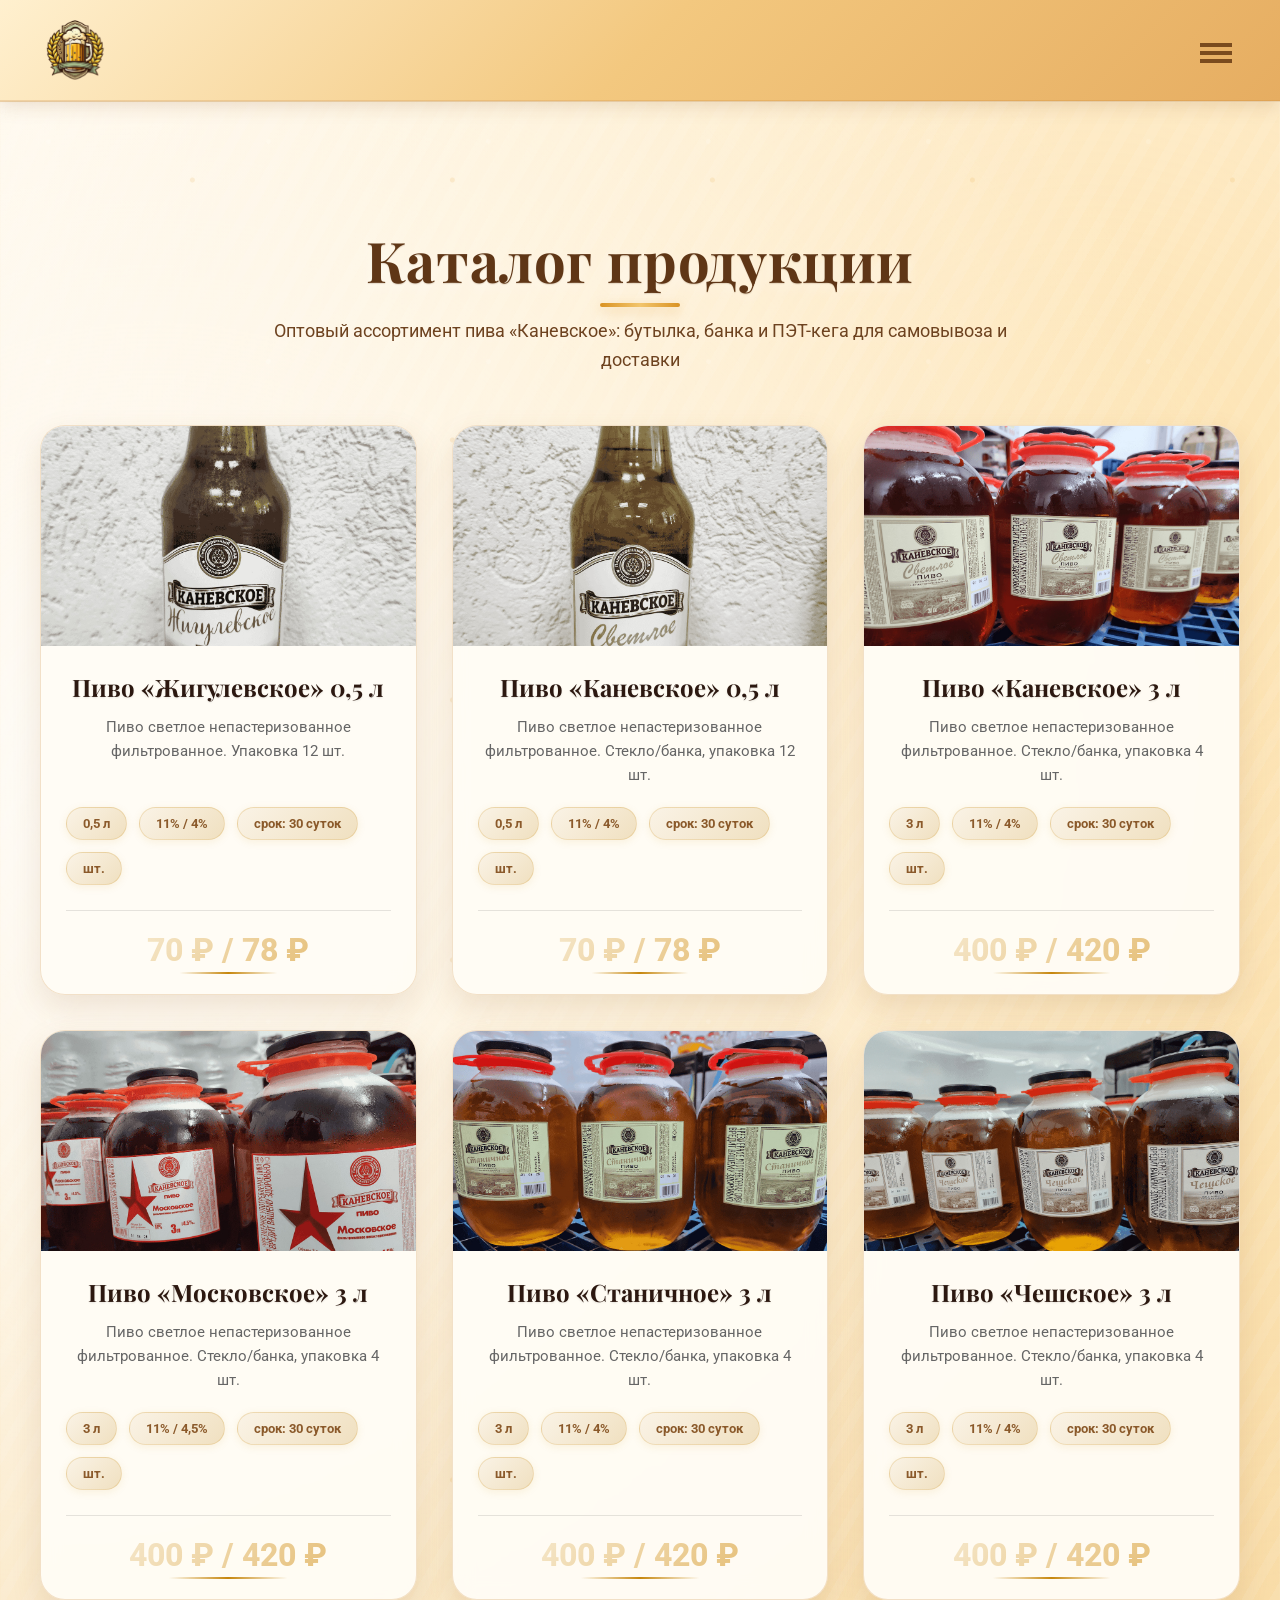
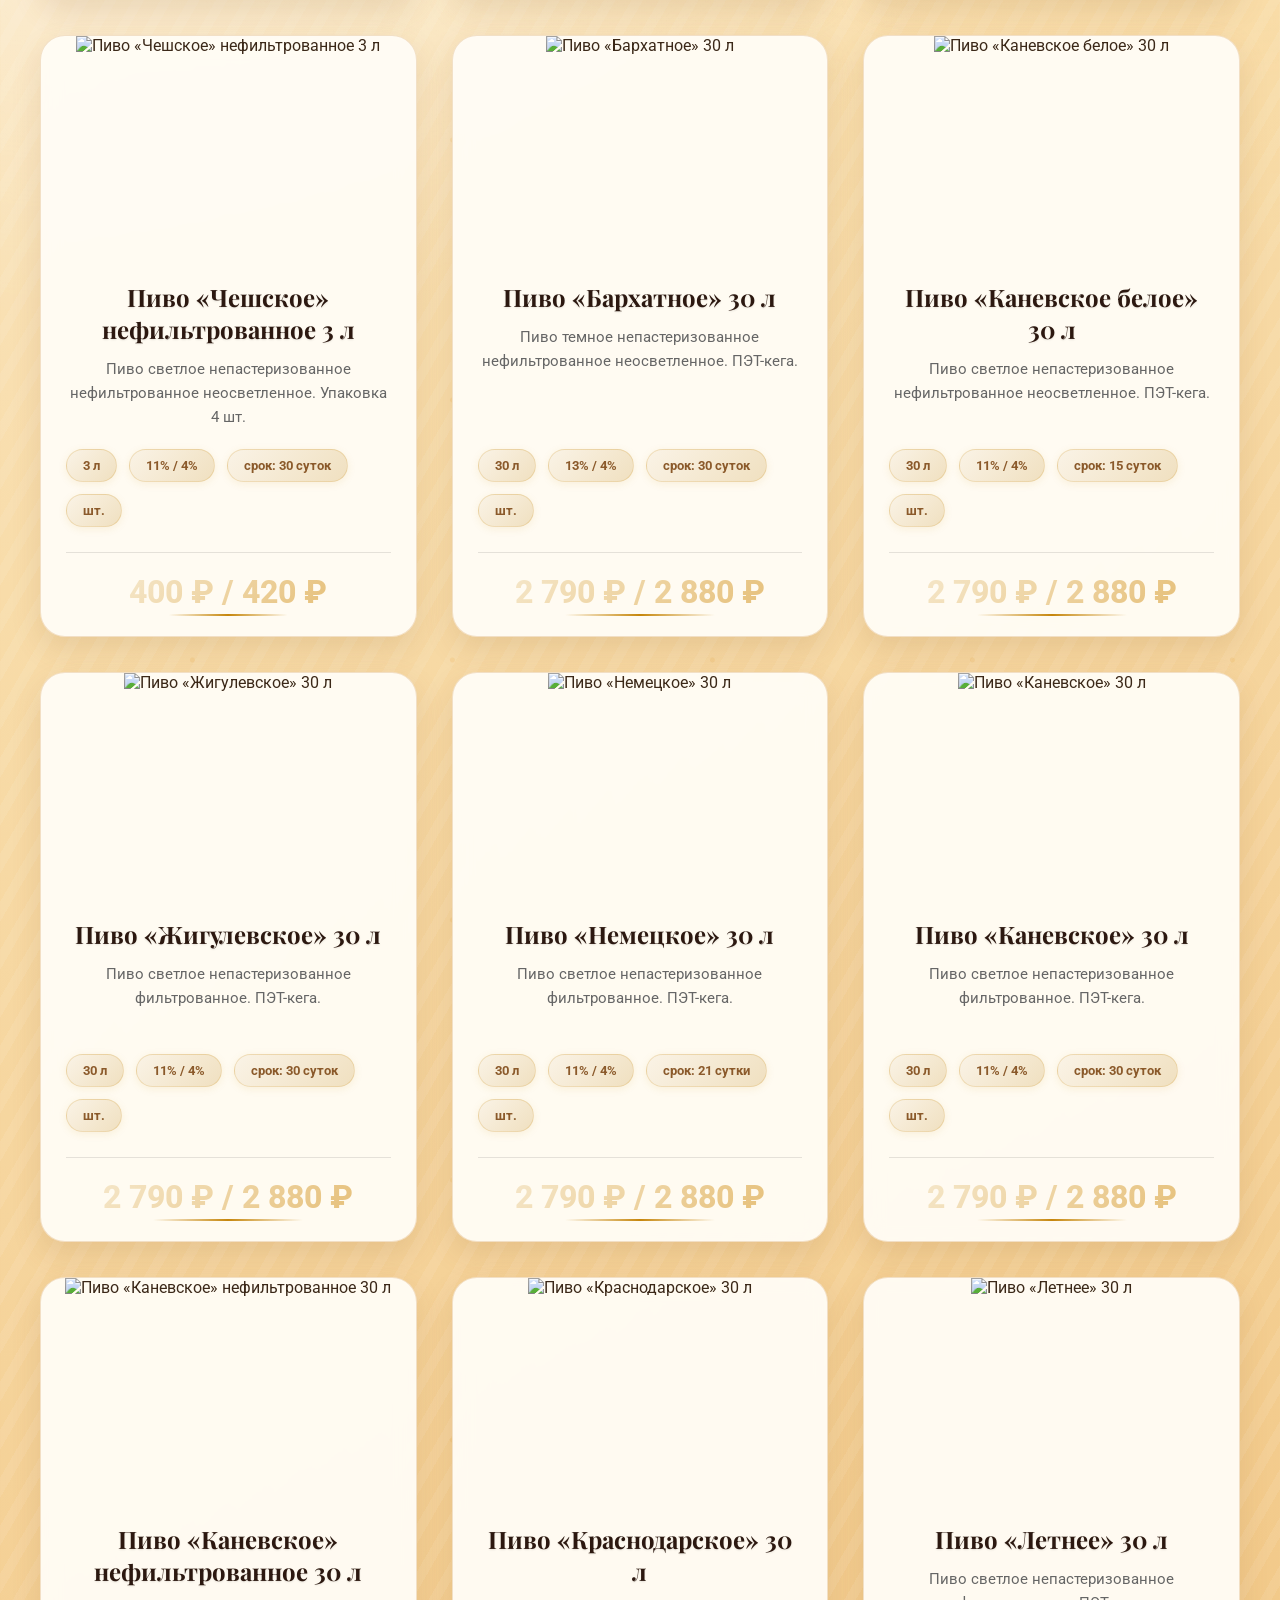
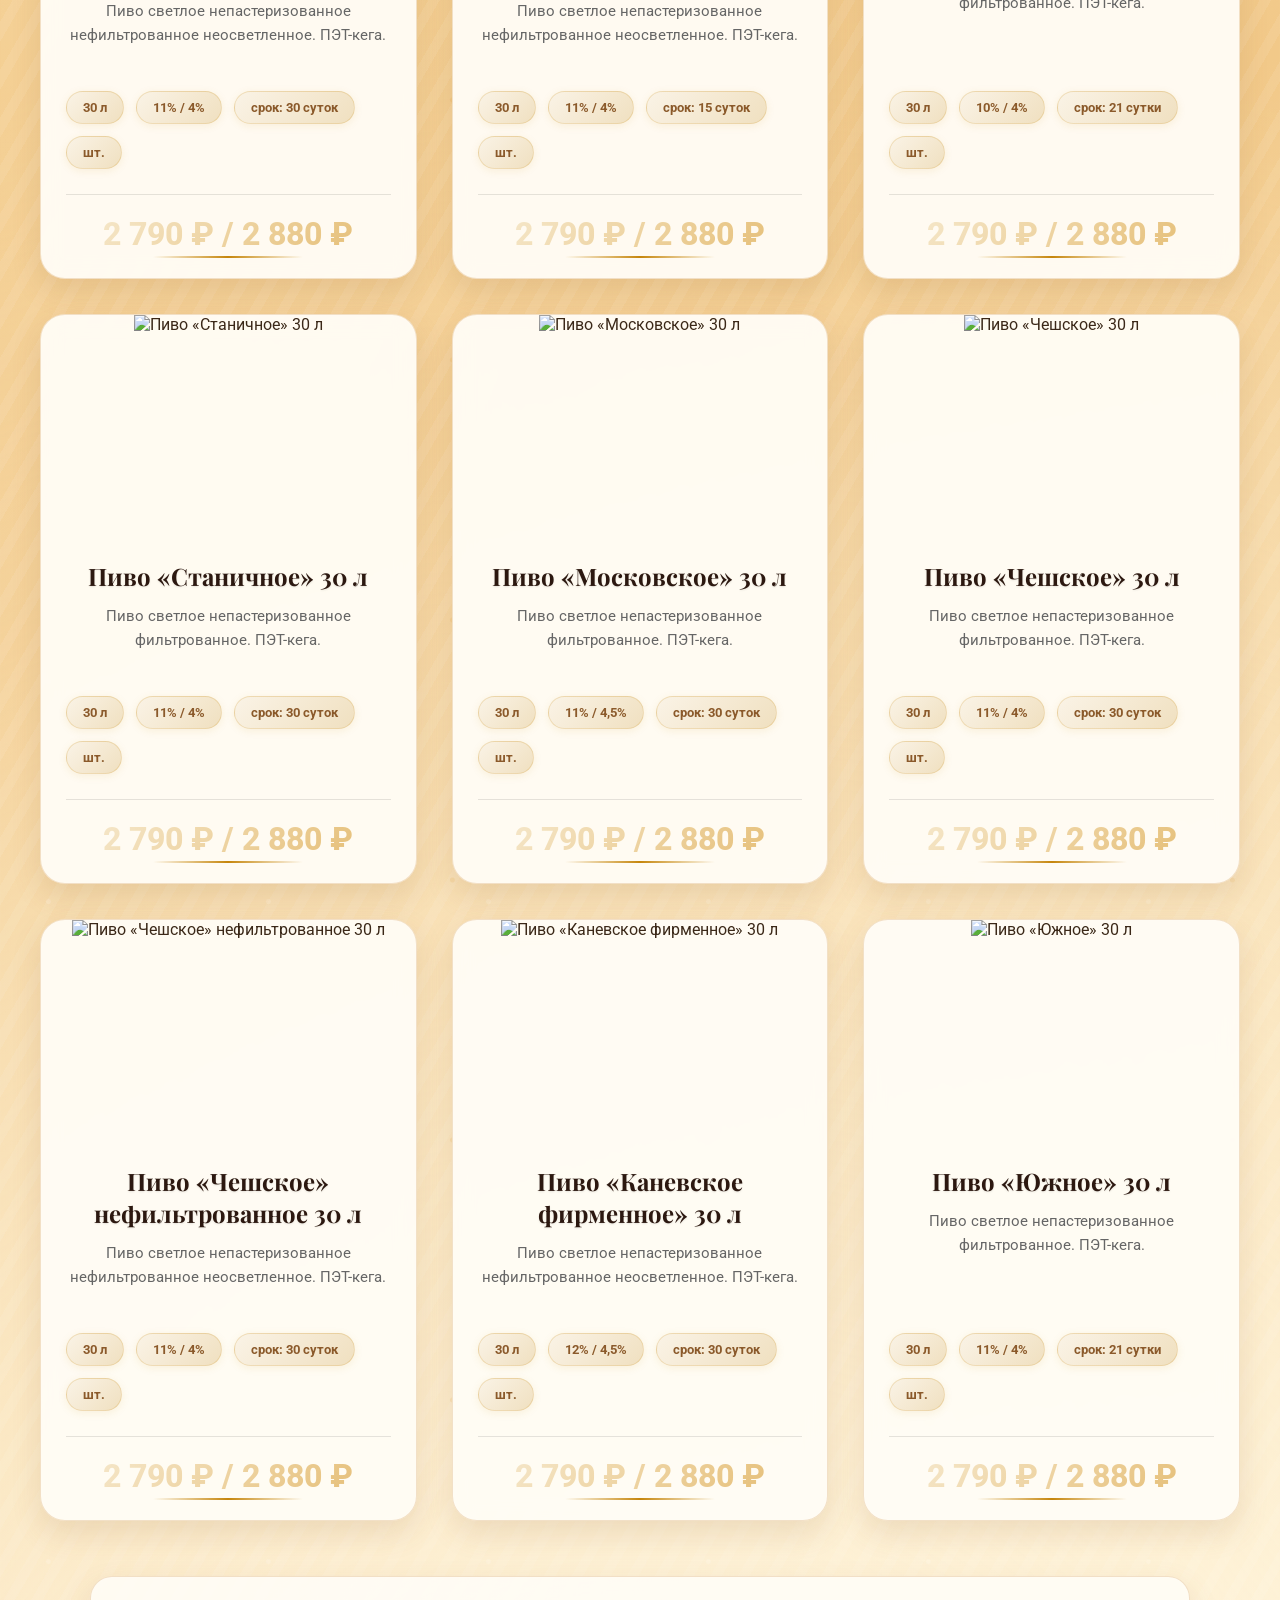
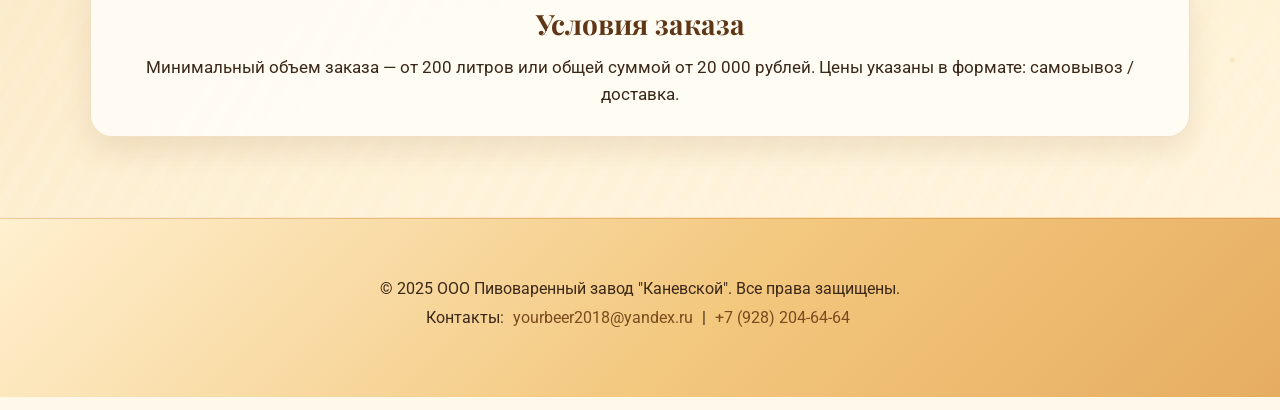
==== katalog/index.html @ 56018f60 "Add files via upload" ====
<!DOCTYPE html>
<html lang="ru">
<head>
    <meta charset="UTF-8">
    <meta name="viewport" content="width=device-width, initial-scale=1.0">
    <title>ООО Пивоваренный завод "Каневской"</title>
    <link href="https://fonts.googleapis.com/css2?family=Playfair+Display:wght@400;700&family=Roboto:wght@300;400;700&display=swap" rel="stylesheet">
    <link rel="stylesheet" href="css/styles.css">
</head>
<body>
    <!-- Header -->
    <header>
        <nav>
            <div class="logo">
                <a href="../index.html">
                    <img src="images/logo.png" alt="Каневской" loading="lazy">
                </a>
            </div>
            <a href="../index.html" class="header-center">
                <div class="company-name">
                    <h1>Каневской</h1>
                    <p>Пиво Кубани с 2005 года</p>
                </div>
            </a>
            <div class="nav-links">
                <a href="../index.html">Главная</a>
                <a href="#catalog">Каталог</a>
                <a href="../onas/index.html">О нас</a>
                <a href="#contacts">Контакты</a>
            </div>
            <div class="mobile-menu-toggle">
                <span></span>
                <span></span>
                <span></span>
            </div>
        </nav>
        <div class="mobile-menu-overlay"></div>
        <div class="mobile-menu">
            <div class="menu-close-btn">
                <span></span>
                <span></span>
            </div>
            <div class="menu-header">
                <h3>Навигация</h3>
            </div>
            <a href="../index.html">Главная</a>
            <a href="../novosti/index.html">Новости</a>
            <a href="index.html">Продукты</a>
            <a href="../onas/index.html">О нас</a>
            <a href="../kontakt/index.html">Контакты</a>
            <a href="../serf/index.html">Сертификаты</a>
        </div>
    </header>



    <!-- Catalog Section -->
    <section class="catalog" id="catalog">
        <h2>Каталог продукции</h2>
        <p class="catalog-subtitle">Оптовый ассортимент пива «Каневское»: бутылка, банка и ПЭТ-кега для самовывоза и доставки</p>
        


        <!-- Products Grid -->
        <div class="products-catalog">
            
            <div class="product-item">
                <div class="product-image">
                    <img src="images/Zhigulevskoe mini.jpg" alt="Пиво «Жигулевское» 0,5 л" loading="lazy">
                </div>
                <div class="product-info">
                    <h3>Пиво «Жигулевское» 0,5 л</h3>
                    <p class="product-description">Пиво светлое непастеризованное фильтрованное. Упаковка 12 шт.</p>
                    <div class="product-details">
                        <span class="volume">0,5 л</span>
                        <span class="fat">11% / 4%</span>
                        <span class="volume">срок: 30 суток</span>
                        <span class="fat">шт.</span>
                    </div>
                    <div class="product-price">
                        <span class="price">70 ₽ / 78 ₽</span>
                    </div>
                </div>
            </div>

            <div class="product-item">
                <div class="product-image">
                    <img src="images/Kanevskoe mini.jpg" alt="Пиво «Каневское» 0,5 л" loading="lazy">
                </div>
                <div class="product-info">
                    <h3>Пиво «Каневское» 0,5 л</h3>
                    <p class="product-description">Пиво светлое непастеризованное фильтрованное. Стекло/банка, упаковка 12 шт.</p>
                    <div class="product-details">
                        <span class="volume">0,5 л</span>
                        <span class="fat">11% / 4%</span>
                        <span class="volume">срок: 30 суток</span>
                        <span class="fat">шт.</span>
                    </div>
                    <div class="product-price">
                        <span class="price">70 ₽ / 78 ₽</span>
                    </div>
                </div>
            </div>

            <div class="product-item">
                <div class="product-image">
                    <img src="images/Kanevskoe.jpg" alt="Пиво «Каневское» 3 л" loading="lazy">
                </div>
                <div class="product-info">
                    <h3>Пиво «Каневское» 3 л</h3>
                    <p class="product-description">Пиво светлое непастеризованное фильтрованное. Стекло/банка, упаковка 4 шт.</p>
                    <div class="product-details">
                        <span class="volume">3 л</span>
                        <span class="fat">11% / 4%</span>
                        <span class="volume">срок: 30 суток</span>
                        <span class="fat">шт.</span>
                    </div>
                    <div class="product-price">
                        <span class="price">400 ₽ / 420 ₽</span>
                    </div>
                </div>
            </div>

            <div class="product-item">
                <div class="product-image">
                    <img src="images/Moscow.jpg" alt="Пиво «Московское» 3 л" loading="lazy">
                </div>
                <div class="product-info">
                    <h3>Пиво «Московское» 3 л</h3>
                    <p class="product-description">Пиво светлое непастеризованное фильтрованное. Стекло/банка, упаковка 4 шт.</p>
                    <div class="product-details">
                        <span class="volume">3 л</span>
                        <span class="fat">11% / 4,5%</span>
                        <span class="volume">срок: 30 суток</span>
                        <span class="fat">шт.</span>
                    </div>
                    <div class="product-price">
                        <span class="price">400 ₽ / 420 ₽</span>
                    </div>
                </div>
            </div>

            <div class="product-item">
                <div class="product-image">
                    <img src="images/Stanichnoe.jpg" alt="Пиво «Станичное» 3 л" loading="lazy">
                </div>
                <div class="product-info">
                    <h3>Пиво «Станичное» 3 л</h3>
                    <p class="product-description">Пиво светлое непастеризованное фильтрованное. Стекло/банка, упаковка 4 шт.</p>
                    <div class="product-details">
                        <span class="volume">3 л</span>
                        <span class="fat">11% / 4%</span>
                        <span class="volume">срок: 30 суток</span>
                        <span class="fat">шт.</span>
                    </div>
                    <div class="product-price">
                        <span class="price">400 ₽ / 420 ₽</span>
                    </div>
                </div>
            </div>

            <div class="product-item">
                <div class="product-image">
                    <img src="images/Czech.jpg" alt="Пиво «Чешское» 3 л" loading="lazy">
                </div>
                <div class="product-info">
                    <h3>Пиво «Чешское» 3 л</h3>
                    <p class="product-description">Пиво светлое непастеризованное фильтрованное. Стекло/банка, упаковка 4 шт.</p>
                    <div class="product-details">
                        <span class="volume">3 л</span>
                        <span class="fat">11% / 4%</span>
                        <span class="volume">срок: 30 суток</span>
                        <span class="fat">шт.</span>
                    </div>
                    <div class="product-price">
                        <span class="price">400 ₽ / 420 ₽</span>
                    </div>
                </div>
            </div>

            <div class="product-item">
                <div class="product-image">
                    <img src="images/Czech Unfiltered.jpg" alt="Пиво «Чешское» нефильтрованное 3 л" loading="lazy">
                </div>
                <div class="product-info">
                    <h3>Пиво «Чешское» нефильтрованное 3 л</h3>
                    <p class="product-description">Пиво светлое непастеризованное нефильтрованное неосветленное. Упаковка 4 шт.</p>
                    <div class="product-details">
                        <span class="volume">3 л</span>
                        <span class="fat">11% / 4%</span>
                        <span class="volume">срок: 30 суток</span>
                        <span class="fat">шт.</span>
                    </div>
                    <div class="product-price">
                        <span class="price">400 ₽ / 420 ₽</span>
                    </div>
                </div>
            </div>

            <div class="product-item">
                <div class="product-image">
                    <img src="images/Velvety Big.jpg" alt="Пиво «Бархатное» 30 л" loading="lazy">
                </div>
                <div class="product-info">
                    <h3>Пиво «Бархатное» 30 л</h3>
                    <p class="product-description">Пиво темное непастеризованное нефильтрованное неосветленное. ПЭТ-кега.</p>
                    <div class="product-details">
                        <span class="volume">30 л</span>
                        <span class="fat">13% / 4%</span>
                        <span class="volume">срок: 30 суток</span>
                        <span class="fat">шт.</span>
                    </div>
                    <div class="product-price">
                        <span class="price">2 790 ₽ / 2 880 ₽</span>
                    </div>
                </div>
            </div>

            <div class="product-item">
                <div class="product-image">
                    <img src="images/Kanevskoe white Big.jpg" alt="Пиво «Каневское белое» 30 л" loading="lazy">
                </div>
                <div class="product-info">
                    <h3>Пиво «Каневское белое» 30 л</h3>
                    <p class="product-description">Пиво светлое непастеризованное нефильтрованное неосветленное. ПЭТ-кега.</p>
                    <div class="product-details">
                        <span class="volume">30 л</span>
                        <span class="fat">11% / 4%</span>
                        <span class="volume">срок: 15 суток</span>
                        <span class="fat">шт.</span>
                    </div>
                    <div class="product-price">
                        <span class="price">2 790 ₽ / 2 880 ₽</span>
                    </div>
                </div>
            </div>

            <div class="product-item">
                <div class="product-image">
                    <img src="images/Zhigulevskoe Big.jpg" alt="Пиво «Жигулевское» 30 л" loading="lazy">
                </div>
                <div class="product-info">
                    <h3>Пиво «Жигулевское» 30 л</h3>
                    <p class="product-description">Пиво светлое непастеризованное фильтрованное. ПЭТ-кега.</p>
                    <div class="product-details">
                        <span class="volume">30 л</span>
                        <span class="fat">11% / 4%</span>
                        <span class="volume">срок: 30 суток</span>
                        <span class="fat">шт.</span>
                    </div>
                    <div class="product-price">
                        <span class="price">2 790 ₽ / 2 880 ₽</span>
                    </div>
                </div>
            </div>

            <div class="product-item">
                <div class="product-image">
                    <img src="images/German Big.jpg" alt="Пиво «Немецкое» 30 л" loading="lazy">
                </div>
                <div class="product-info">
                    <h3>Пиво «Немецкое» 30 л</h3>
                    <p class="product-description">Пиво светлое непастеризованное фильтрованное. ПЭТ-кега.</p>
                    <div class="product-details">
                        <span class="volume">30 л</span>
                        <span class="fat">11% / 4%</span>
                        <span class="volume">срок: 21 сутки</span>
                        <span class="fat">шт.</span>
                    </div>
                    <div class="product-price">
                        <span class="price">2 790 ₽ / 2 880 ₽</span>
                    </div>
                </div>
            </div>

            <div class="product-item">
                <div class="product-image">
                    <img src="images/Kanevskoe Big.jpg" alt="Пиво «Каневское» 30 л" loading="lazy">
                </div>
                <div class="product-info">
                    <h3>Пиво «Каневское» 30 л</h3>
                    <p class="product-description">Пиво светлое непастеризованное фильтрованное. ПЭТ-кега.</p>
                    <div class="product-details">
                        <span class="volume">30 л</span>
                        <span class="fat">11% / 4%</span>
                        <span class="volume">срок: 30 суток</span>
                        <span class="fat">шт.</span>
                    </div>
                    <div class="product-price">
                        <span class="price">2 790 ₽ / 2 880 ₽</span>
                    </div>
                </div>
            </div>

            <div class="product-item">
                <div class="product-image">
                    <img src="images/Kanevskoe Unfiltered Big.jpg" alt="Пиво «Каневское» нефильтрованное 30 л" loading="lazy">
                </div>
                <div class="product-info">
                    <h3>Пиво «Каневское» нефильтрованное 30 л</h3>
                    <p class="product-description">Пиво светлое непастеризованное нефильтрованное неосветленное. ПЭТ-кега.</p>
                    <div class="product-details">
                        <span class="volume">30 л</span>
                        <span class="fat">11% / 4%</span>
                        <span class="volume">срок: 30 суток</span>
                        <span class="fat">шт.</span>
                    </div>
                    <div class="product-price">
                        <span class="price">2 790 ₽ / 2 880 ₽</span>
                    </div>
                </div>
            </div>

            <div class="product-item">
                <div class="product-image">
                    <img src="images/Krasnodarskoe Big.jpg" alt="Пиво «Краснодарское» 30 л" loading="lazy">
                </div>
                <div class="product-info">
                    <h3>Пиво «Краснодарское» 30 л</h3>
                    <p class="product-description">Пиво светлое непастеризованное нефильтрованное неосветленное. ПЭТ-кега.</p>
                    <div class="product-details">
                        <span class="volume">30 л</span>
                        <span class="fat">11% / 4%</span>
                        <span class="volume">срок: 15 суток</span>
                        <span class="fat">шт.</span>
                    </div>
                    <div class="product-price">
                        <span class="price">2 790 ₽ / 2 880 ₽</span>
                    </div>
                </div>
            </div>

            <div class="product-item">
                <div class="product-image">
                    <img src="images/Summer Big.jpg" alt="Пиво «Летнее» 30 л" loading="lazy">
                </div>
                <div class="product-info">
                    <h3>Пиво «Летнее» 30 л</h3>
                    <p class="product-description">Пиво светлое непастеризованное фильтрованное. ПЭТ-кега.</p>
                    <div class="product-details">
                        <span class="volume">30 л</span>
                        <span class="fat">10% / 4%</span>
                        <span class="volume">срок: 21 сутки</span>
                        <span class="fat">шт.</span>
                    </div>
                    <div class="product-price">
                        <span class="price">2 790 ₽ / 2 880 ₽</span>
                    </div>
                </div>
            </div>

            <div class="product-item">
                <div class="product-image">
                    <img src="images/Stanichnoe Big.jpg" alt="Пиво «Станичное» 30 л" loading="lazy">
                </div>
                <div class="product-info">
                    <h3>Пиво «Станичное» 30 л</h3>
                    <p class="product-description">Пиво светлое непастеризованное фильтрованное. ПЭТ-кега.</p>
                    <div class="product-details">
                        <span class="volume">30 л</span>
                        <span class="fat">11% / 4%</span>
                        <span class="volume">срок: 30 суток</span>
                        <span class="fat">шт.</span>
                    </div>
                    <div class="product-price">
                        <span class="price">2 790 ₽ / 2 880 ₽</span>
                    </div>
                </div>
            </div>

            <div class="product-item">
                <div class="product-image">
                    <img src="images/Moscow Big.jpg" alt="Пиво «Московское» 30 л" loading="lazy">
                </div>
                <div class="product-info">
                    <h3>Пиво «Московское» 30 л</h3>
                    <p class="product-description">Пиво светлое непастеризованное фильтрованное. ПЭТ-кега.</p>
                    <div class="product-details">
                        <span class="volume">30 л</span>
                        <span class="fat">11% / 4,5%</span>
                        <span class="volume">срок: 30 суток</span>
                        <span class="fat">шт.</span>
                    </div>
                    <div class="product-price">
                        <span class="price">2 790 ₽ / 2 880 ₽</span>
                    </div>
                </div>
            </div>

            <div class="product-item">
                <div class="product-image">
                    <img src="images/Czech Big.jpg" alt="Пиво «Чешское» 30 л" loading="lazy">
                </div>
                <div class="product-info">
                    <h3>Пиво «Чешское» 30 л</h3>
                    <p class="product-description">Пиво светлое непастеризованное фильтрованное. ПЭТ-кега.</p>
                    <div class="product-details">
                        <span class="volume">30 л</span>
                        <span class="fat">11% / 4%</span>
                        <span class="volume">срок: 30 суток</span>
                        <span class="fat">шт.</span>
                    </div>
                    <div class="product-price">
                        <span class="price">2 790 ₽ / 2 880 ₽</span>
                    </div>
                </div>
            </div>

            <div class="product-item">
                <div class="product-image">
                    <img src="images/Czech Unfiltered Big.jpg" alt="Пиво «Чешское» нефильтрованное 30 л" loading="lazy">
                </div>
                <div class="product-info">
                    <h3>Пиво «Чешское» нефильтрованное 30 л</h3>
                    <p class="product-description">Пиво светлое непастеризованное нефильтрованное неосветленное. ПЭТ-кега.</p>
                    <div class="product-details">
                        <span class="volume">30 л</span>
                        <span class="fat">11% / 4%</span>
                        <span class="volume">срок: 30 суток</span>
                        <span class="fat">шт.</span>
                    </div>
                    <div class="product-price">
                        <span class="price">2 790 ₽ / 2 880 ₽</span>
                    </div>
                </div>
            </div>

            <div class="product-item">
                <div class="product-image">
                    <img src="images/Kanevsky branded Big.jpg" alt="Пиво «Каневское фирменное» 30 л" loading="lazy">
                </div>
                <div class="product-info">
                    <h3>Пиво «Каневское фирменное» 30 л</h3>
                    <p class="product-description">Пиво светлое непастеризованное нефильтрованное неосветленное. ПЭТ-кега.</p>
                    <div class="product-details">
                        <span class="volume">30 л</span>
                        <span class="fat">12% / 4,5%</span>
                        <span class="volume">срок: 30 суток</span>
                        <span class="fat">шт.</span>
                    </div>
                    <div class="product-price">
                        <span class="price">2 790 ₽ / 2 880 ₽</span>
                    </div>
                </div>
            </div>

            <div class="product-item">
                <div class="product-image">
                    <img src="images/Yuzhnoye Big.jpg" alt="Пиво «Южное» 30 л" loading="lazy">
                </div>
                <div class="product-info">
                    <h3>Пиво «Южное» 30 л</h3>
                    <p class="product-description">Пиво светлое непастеризованное фильтрованное. ПЭТ-кега.</p>
                    <div class="product-details">
                        <span class="volume">30 л</span>
                        <span class="fat">11% / 4%</span>
                        <span class="volume">срок: 21 сутки</span>
                        <span class="fat">шт.</span>
                    </div>
                    <div class="product-price">
                        <span class="price">2 790 ₽ / 2 880 ₽</span>
                    </div>
                </div>
            </div>
        </div>
        <div class="order-terms">
            <h3>Условия заказа</h3>
            <p>Минимальный объем заказа — от 200 литров или общей суммой от 20 000 рублей. Цены указаны в формате: самовывоз / доставка.</p>
        </div>
    </section>

    <!-- Footer -->
    <footer id="contacts">
        <p>© 2025 ООО Пивоваренный завод "Каневской". Все права защищены.</p>
        <p>Контакты: <a href="mailto:yourbeer2018@yandex.ru">yourbeer2018@yandex.ru</a> | <a href="tel:+79282046464">+7 (928) 204-64-64</a></p>
    </footer>

    <!-- GSAP and JavaScript -->
    <script src="https://cdnjs.cloudflare.com/ajax/libs/gsap/3.12.5/gsap.min.js"></script>
    <script src="https://cdnjs.cloudflare.com/ajax/libs/gsap/3.12.5/ScrollTrigger.min.js"></script>
    <script src="js/main.js"></script>
</body>
</html>
---- katalog/css/styles.css ----
* {
            margin: 0;
            padding: 0;
            box-sizing: border-box;
            font-family: 'Roboto', sans-serif;
        }

        *, *::before, *::after {
            box-sizing: border-box;
        }

        html {
            scroll-behavior: smooth;
            scroll-padding-top: 100px;
            overflow-x: hidden;
            max-width: 100vw;
        }

        body {
            overflow-x: hidden;
            background: #f8f9fa;
            -webkit-font-smoothing: antialiased;
            -moz-osx-font-smoothing: grayscale;
            max-width: 100vw;
            position: relative;
        }

        /* Touch improvements */
        * {
            -webkit-tap-highlight-color: transparent;
            -webkit-touch-callout: none;
            -webkit-user-select: none;
            -moz-user-select: none;
            -ms-user-select: none;
            user-select: none;
            touch-action: manipulation;
        }

        /* Allow text selection for content */
        p, h1, h2, h3, h4, h5, h6 {
            -webkit-user-select: text;
            -moz-user-select: text;
            -ms-user-select: text;
            user-select: text;
        }

        /* Header */
        header {
            position: fixed;
            top: 0;
            width: 100%;
            background: linear-gradient(135deg, #2c1810 0%, #4a2f14 45%, #5c3d1e 100%);
            backdrop-filter: blur(10px);
            z-index: 1000;
            padding: 15px 0;
            transition: transform 0.3s;
            box-shadow: 0 4px 16px rgba(44, 24, 16, 0.35);
            border-bottom: 1px solid rgba(198, 134, 12, 0.25);
        }

        header.scrolled {
            transform: translateY(-10px);
        }

        nav {
            max-width: 1400px;
            margin: 0 auto;
            display: flex;
            justify-content: space-between;
            align-items: center;
            padding: 0 20px;
            position: relative;
            min-height: 60px;
        }

        .header-center {
            flex: 1;
            display: flex;
            flex-direction: column;
            align-items: center;
            justify-content: center;
            text-align: center;
            margin: 0 20px;
            min-width: 0;
            text-decoration: none;
            color: inherit;
            cursor: pointer;
        }

        .company-name {
            margin-bottom: 8px;
            animation: fadeInUp 0.8s ease-out 0.2s both;
            position: relative;
            padding-bottom: 6px;
        }

        .company-name::after {
            content: '';
            position: absolute;
            bottom: 0;
            left: 50%;
            transform: translateX(-50%);
            width: 40px;
            height: 2px;
            background: linear-gradient(90deg, transparent, #c6860c, transparent);
        }

        .company-name h1 {
            font-family: 'Playfair Display', serif;
            font-size: 28px;
            color: #2c1810;
            margin: 0;
            font-weight: 700;
            text-shadow: 0 1px 2px rgba(0, 0, 0, 0.1);
        }

        @supports (-webkit-background-clip: text) {
            .company-name h1 {
                background: linear-gradient(135deg, #f5e6c8, #e6c07a);
                -webkit-background-clip: text;
                -webkit-text-fill-color: transparent;
                background-clip: text;
                color: transparent;
            }
        }

        .company-name h1 {
            white-space: nowrap;
            overflow: hidden;
            text-overflow: ellipsis;
            max-width: 100%;
        }

        .company-name p {
            font-size: 12px;
            color: #c6860c;
            margin: 2px 0 0 0;
            font-weight: 500;
            font-style: italic;
            transition: color 0.3s ease;
            white-space: nowrap;
            overflow: hidden;
            text-overflow: ellipsis;
            max-width: 100%;
        }

        .company-name:hover p {
            color: #8b5a2b;
        }

        .quality-badges {
            display: flex;
            gap: 8px;
            flex-wrap: wrap;
            justify-content: center;
            animation: fadeInUp 0.8s ease-out 0.5s both;
            max-width: 100%;
            overflow: hidden;
        }

        .badge {
            background: linear-gradient(135deg, #c6860c, #8b5a2b);
            color: white;
            padding: 3px 8px;
            border-radius: 12px;
            font-size: 10px;
            font-weight: 600;
            box-shadow: 0 2px 4px rgba(0, 0, 0, 0.1);
            transition: transform 0.2s, box-shadow 0.2s;
            white-space: nowrap;
            border: 1px solid rgba(255, 255, 255, 0.2);
            position: relative;
            overflow: hidden;
            flex-shrink: 0;
        }

        .badge::before {
            content: '';
            position: absolute;
            top: 0;
            left: -100%;
            width: 100%;
            height: 100%;
            background: linear-gradient(90deg, transparent, rgba(255, 255, 255, 0.3), transparent);
            transition: left 0.5s;
        }

        .badge:hover::before {
            left: 100%;
        }

        .badge:hover {
            transform: translateY(-1px);
            box-shadow: 0 4px 8px rgba(0, 0, 0, 0.15);
        }

        @keyframes fadeInUp {
            from {
                opacity: 0;
                transform: translateY(20px);
            }
            to {
                opacity: 1;
                transform: translateY(0);
            }
        }

        .logo {
            display: flex;
            align-items: center;
            animation: fadeInUp 0.8s ease-out 0.1s both;
            flex-shrink: 0;
        }

        .logo img {
            height: 70px;
        }

        .nav-links {
            display: none;
        }

        .nav-links a {
            margin-left: 25px;
            text-decoration: none;
            color: #2c1810;
            font-weight: 400;
            font-size: 16px;
            position: relative;
            transition: color 0.3s;
            padding: 10px;
        }

        .nav-links a::after {
            content: '';
            position: absolute;
            width: 0;
            height: 2px;
            bottom: -5px;
            left: 0;
            background: #c6860c;
            transition: width 0.3s;
        }

        .nav-links a:hover::after {
            width: 100%;
        }

        .nav-links a:hover {
            color: #c6860c;
        }

        /* Hero Section */
        .hero {
            height: 100vh;
            background: url('../images/hero-bg.jpg') no-repeat center/cover;
            display: flex;
            align-items: center;
            justify-content: center;
            text-align: center;
            color: #fff;
            position: relative;
            overflow: hidden;
            width: 100%;
            max-width: 100vw;
        }

        .hero::before {
            content: '';
            position: absolute;
            top: 0;
            left: 0;
            width: 100%;
            height: 100%;
            background: rgba(0, 0, 0, 0.4);
            z-index: 1;
        }

        .hero-content {
            position: relative;
            z-index: 2;
            max-width: 900px;
            padding: 20px;
        }

        .hero-content h1 {
            font-family: 'Playfair Display', serif;
            font-size: 64px;
            margin-bottom: 20px;
            line-height: 1.2;
            text-shadow: 0 2px 10px rgba(0, 0, 0, 0.3);
        }

        .hero-content p {
            font-size: 20px;
            margin-bottom: 40px;
            font-weight: 300;
        }

        .cta-button {
            display: inline-block;
            padding: 15px 40px;
            background: linear-gradient(135deg, #d4a017 0%, #c6860c 50%, #8b5a2b 100%);
            color: #fff;
            text-decoration: none;
            border-radius: 50px;
            font-weight: 700;
            font-size: 18px;
            transition: transform 0.3s, box-shadow 0.3s, background 0.3s;
            box-shadow: 0 6px 20px rgba(44, 24, 16, 0.35);
            border: 1px solid rgba(245, 230, 200, 0.35);
            min-height: 44px;
            display: flex;
            align-items: center;
            justify-content: center;
            -webkit-user-select: none;
            -moz-user-select: none;
            -ms-user-select: none;
            user-select: none;
        }

        .cta-button:hover {
            transform: translateY(-5px);
            box-shadow: 0 10px 28px rgba(44, 24, 16, 0.45);
            background: linear-gradient(135deg, #c6860c 0%, #6b4428 100%);
        }

        .cta-button:active {
            transform: translateY(-2px);
            box-shadow: 0 5px 15px rgba(0, 0, 0, 0.2);
        }

        /* Parallax Background */
        .parallax-bg {
            position: absolute;
            top: 0;
            left: 0;
            width: 100%;
            height: 100%;
            background: url('../images/hero-bg.jpg') no-repeat center/cover;
            z-index: 0;
            transform: scale(1.1);
        }

        /* Products Section */
        .products {
            padding: 100px 20px;
            text-align: center;
            background: linear-gradient(160deg, #f5e6c8 0%, #d4a574 45%, #b87d3a 100%);
            width: 100%;
            overflow: hidden;
        }

        .products h2 {
            font-family: 'Playfair Display', serif;
            font-size: 48px;
            margin-bottom: 60px;
            color: #2c1810;
        }

        .product-grid {
            display: grid;
            grid-template-columns: repeat(auto-fit, minmax(300px, 1fr));
            gap: 30px;
        }

        .product-card {
            background: #fff;
            border-radius: 15px;
            overflow: hidden;
            box-shadow: 0 10px 30px rgba(0, 0, 0, 0.1);
            transition: transform 0.4s, box-shadow 0.4s;
            position: relative;
            opacity: 1;
            transform: translateY(0);
            display: flex;
            flex-direction: column;
            height: 400px;
        }

        .product-card img {
            width: 100%;
            height: 250px;
            object-fit: cover;
            transition: transform 0.4s;
            flex: 0 0 auto;
        }

        .product-card:hover {
            transform: translateY(-15px);
            box-shadow: 0 15px 40px rgba(0, 0, 0, 0.2);
        }

        .product-card:hover img {
            transform: scale(1.1);
        }

        .product-card h3 {
            font-family: 'Playfair Display', serif;
            font-size: 24px;
            margin: 20px 20px 10px;
            color: #2c1810;
            flex: 0 0 auto;
        }

        .product-card p {
            font-size: 16px;
            color: #666;
            padding: 0 20px 20px;
            line-height: 1.5;
            flex: 1 1 auto;
            display: flex;
            align-items: flex-start;
            margin: 0;
        }

        .product-overlay {
            position: absolute;
            top: 0;
            left: 0;
            width: 100%;
            height: 100%;
            background: rgba(198, 134, 12, 0.8);
            opacity: 0;
            display: flex;
            align-items: center;
            justify-content: center;
            transition: opacity 0.4s;
            pointer-events: none;
        }

        .product-card:hover .product-overlay {
            opacity: 1;
            pointer-events: auto;
        }

        .product-overlay a {
            color: #fff;
            text-decoration: none;
            font-weight: 700;
            padding: 10px 20px;
            border: 2px solid #fff;
            border-radius: 5px;
            transition: background 0.3s;
        }

        .product-overlay a:hover {
            background: #fff;
            color: #c6860c;
        }

        /* Catalog Section */
        .catalog {
            min-height: 100vh;
            padding: 120px 20px 80px;
            background: linear-gradient(160deg, #f5e6c8 0%, #d4a574 45%, #b87d3a 100%);
            text-align: center;
            position: relative;
            width: 100%;
            overflow: hidden;
        }

        .catalog::before {
            content: '';
            position: absolute;
            top: 0;
            left: 0;
            width: 100%;
            height: 100%;
            background: url("data:image/svg+xml,%3Csvg width='60' height='60' viewBox='0 0 60 60' xmlns='http://www.w3.org/2000/svg'%3E%3Cg fill='none' fill-rule='evenodd'%3E%3Cg fill='%23c6860c' fill-opacity='0.06'%3E%3Ccircle cx='30' cy='30' r='4'/%3E%3C/g%3E%3C/g%3E%3C/svg%3E");
            z-index: 0;
        }

        .catalog > * {
            position: relative;
            z-index: 1;
        }

        .catalog h2 {
            font-family: 'Playfair Display', serif;
            font-size: 56px;
            margin-bottom: 20px;
            color: #2c1810;
            text-shadow: 0 2px 4px rgba(0, 0, 0, 0.1);
            position: relative;
        }

        .catalog h2::after {
            content: '';
            position: absolute;
            bottom: -10px;
            left: 50%;
            transform: translateX(-50%);
            width: 80px;
            height: 4px;
            background: linear-gradient(90deg, #c6860c, #d4a017, #c6860c);
            border-radius: 2px;
        }

        .catalog-subtitle {
            font-size: 18px;
            color: #4a3520;
            margin-bottom: 50px;
            font-weight: 300;
            max-width: 600px;
            margin-left: auto;
            margin-right: auto;
            line-height: 1.6;
        }



        /* Products Catalog */
        .products-catalog {
            display: grid;
            grid-template-columns: repeat(auto-fill, minmax(300px, 1fr));
            gap: 35px;
            max-width: 1500px;
            margin: 0 auto;
            padding: 0 20px;
            align-items: stretch;
        }

        .product-item {
            background: rgba(255, 255, 255, 0.95);
            border-radius: 25px;
            overflow: hidden;
            box-shadow: 0 15px 35px rgba(0, 0, 0, 0.1);
            transition: all 0.5s cubic-bezier(0.4, 0, 0.2, 1);
            position: relative;
            display: flex;
            flex-direction: column;
            width: 100%;
            min-height: 520px;
            height: 100%;
            box-sizing: border-box;
            backdrop-filter: blur(10px);
            border: 1px solid rgba(255, 255, 255, 0.2);
        }

        .product-item::before {
            content: '';
            position: absolute;
            top: 0;
            left: 0;
            width: 100%;
            height: 100%;
            background: linear-gradient(135deg, rgba(198, 134, 12, 0.05), rgba(212, 160, 23, 0.05));
            opacity: 0;
            transition: opacity 0.3s ease;
            z-index: 1;
            pointer-events: none;
        }

        .product-item:hover::before {
            opacity: 1;
        }

        .product-item:hover {
            transform: translateY(-15px) scale(1.02);
            box-shadow: 0 25px 50px rgba(198, 134, 12, 0.2);
            border-color: rgba(198, 134, 12, 0.3);
        }

        .product-image {
            position: relative;
            overflow: hidden;
            flex: 0 0 220px;
            height: 220px;
            border-radius: 20px 20px 0 0;
        }

        .product-image img {
            width: 100%;
            height: 100%;
            object-fit: cover;
            transition: transform 0.6s cubic-bezier(0.4, 0, 0.2, 1);
        }

        .product-item:hover .product-image img {
            transform: scale(1.15) rotate(1deg);
        }



        .product-info {
            padding: 25px;
            display: flex;
            flex-direction: column;
            flex: 1;
            min-height: 0;
            position: relative;
            z-index: 2;
        }

        .product-info h3 {
            font-family: 'Playfair Display', serif;
            font-size: 24px;
            color: #2c1810;
            margin-bottom: 12px;
            font-weight: 700;
            text-shadow: 0 1px 2px rgba(0, 0, 0, 0.1);
            transition: color 0.3s ease;
        }

        .product-item:hover .product-info h3 {
            color: #c6860c;
        }

        .product-description {
            color: #666;
            font-size: 15px;
            line-height: 1.6;
            margin-bottom: 20px;
            flex: 1;
            min-height: 4.8em;
            font-weight: 400;
            display: -webkit-box;
            -webkit-line-clamp: 4;
            -webkit-box-orient: vertical;
            overflow: hidden;
        }

        .product-details {
            display: flex;
            gap: 12px;
            margin-bottom: 25px;
            flex-wrap: wrap;
            flex-shrink: 0;
        }

        .volume, .fat {
            background: linear-gradient(135deg, #faf3e6, #f0e0c0);
            color: #8b5a2b;
            padding: 8px 16px;
            border-radius: 20px;
            font-size: 13px;
            font-weight: 700;
            border: 1px solid rgba(198, 134, 12, 0.2);
            box-shadow: 0 2px 8px rgba(198, 134, 12, 0.1);
            transition: all 0.3s ease;
        }

        .volume:hover, .fat:hover {
            transform: translateY(-2px);
            box-shadow: 0 4px 12px rgba(198, 134, 12, 0.2);
        }

        .product-price {
            display: flex;
            justify-content: center;
            align-items: center;
            margin-top: auto;
            padding-top: 20px;
            border-top: 1px solid rgba(0, 0, 0, 0.1);
            flex-shrink: 0;
        }

        .price {
            font-size: 32px;
            font-weight: 800;
            color: #2c1810;
            background: linear-gradient(135deg, #f5e6c8, #e6c07a);
            -webkit-background-clip: text;
            -webkit-text-fill-color: transparent;
            background-clip: text;
            text-align: center;
            position: relative;
        }

        .price::after {
            content: '';
            position: absolute;
            bottom: -5px;
            left: 50%;
            transform: translateX(-50%);
            width: 60%;
            height: 2px;
            background: linear-gradient(90deg, transparent, #c6860c, transparent);
            border-radius: 1px;
        }

        /* Product Item Hide/Show Animation */
        .product-item.hidden {
            display: none;
        }

        .product-item.show {
            animation: fadeInUp 0.6s ease-out;
        }

        @keyframes fadeInUp {
            from {
                opacity: 0;
                transform: translateY(30px);
            }
            to {
                opacity: 1;
                transform: translateY(0);
            }
        }

        /* About Section */
        .about {
            padding: 100px 20px;
            background: linear-gradient(160deg, #2c1810 0%, #4a3020 50%, #6b4428 100%);
            text-align: center;
            position: relative;
            width: 100%;
            overflow: hidden;
        }

        .about h2 {
            font-family: 'Playfair Display', serif;
            font-size: 48px;
            margin-bottom: 30px;
            color: #f5e6c8;
        }

        .about p {
            max-width: 900px;
            margin: 0 auto;
            font-size: 18px;
            color: #e8dcc8;
            line-height: 1.8;
        }

        /* Footer / Contacts — единый стиль как на главной */
        footer, #contacts {
            padding: 60px 20px;
            background: #2c1810;
            color: #fff;
            text-align: center;
        }

        footer p, #contacts p {
            font-size: 16px;
            margin-bottom: 10px;
        }

        footer a, #contacts a {
            color: #e6c07a;
            text-decoration: none;
            transition: color 0.3s;
            padding: 5px;
        }

        footer a:hover, #contacts a:hover {
            color: #fff;
        }

        /* Mobile Menu */
        .mobile-menu-toggle {
            display: flex;
            flex-direction: column;
            justify-content: center;
            cursor: pointer;
            padding: 10px;
            width: 40px;
            height: 40px;
            position: relative;
            animation: fadeInUp 0.8s ease-out 0.6s both;
            flex-shrink: 0;
        }

        .mobile-menu-toggle span {
            width: 30px;
            height: 4px;
            background: #2c1810;
            margin: 3px 0;
            transition: all 0.3s ease;
            position: absolute;
            left: 5px;
        }

        .mobile-menu-toggle span:nth-child(1) {
            top: 8px;
        }

        .mobile-menu-toggle span:nth-child(2) {
            top: 18px;
        }

        .mobile-menu-toggle span:nth-child(3) {
            top: 28px;
        }

        .mobile-menu-toggle.active span:nth-child(1) {
            transform: rotate(45deg);
            top: 18px;
        }

        .mobile-menu-toggle.active span:nth-child(2) {
            opacity: 0;
        }

        .mobile-menu-toggle.active span:nth-child(3) {
            transform: rotate(-45deg);
            top: 18px;
        }

        .mobile-menu {
            position: fixed;
            top: 70px;
            left: 0;
            width: 100%;
            height: calc(100vh - 70px);
            background: linear-gradient(180deg, #2c1810 0%, #4a2f14 50%, #5c3d1e 100%);
            backdrop-filter: none;
            display: none;
            flex-direction: column;
            padding: 15px;
            box-shadow: 0 5px 20px rgba(0, 0, 0, 0.15);
            z-index: 1001;
            transition: transform 0.3s ease-out, opacity 0.3s ease-out;
            transform: translateY(-100%);
            opacity: 0;
            overflow-y: auto;
        }

        /* Desktop menu improvements */
        @media (min-width: 769px) {
            nav {
                position: relative;
            }
            
            .header-center {
                margin: 0 30px;
            }

            .company-name h1 {
                font-size: 32px;
            }

            .company-name p {
                font-size: 14px;
            }

            .quality-badges {
                gap: 12px;
            }

            .badge {
                font-size: 11px;
                padding: 4px 10px;
            }

            .badge:nth-child(n+3) {
                display: inline-block;
            }

            .company-name::after {
                width: 60px;
                height: 3px;
            }

            nav {
                min-height: 70px;
            }
            
            .mobile-menu-toggle {
                width: 45px;
                height: 45px;
                padding: 12px;
                position: relative;
                margin-left: 20px;
                flex-shrink: 0;
            }

            .mobile-menu-toggle span {
                width: 32px;
                height: 4px;
            }

            .mobile-menu-toggle span:nth-child(1) {
                top: 12px;
            }

            .mobile-menu-toggle span:nth-child(2) {
                top: 20px;
            }

            .mobile-menu-toggle span:nth-child(3) {
                top: 28px;
            }

            .mobile-menu-toggle.active span:nth-child(1) {
                top: 20px;
            }

            .mobile-menu-toggle.active span:nth-child(3) {
                top: 20px;
            }

            .mobile-menu {
                top: 0;
                width: 400px;
                left: auto;
                right: 0;
                height: 100vh;
                transform: translateX(100%);
                border-radius: 0;
                margin-top: 0;
                transition: transform 0.4s cubic-bezier(0.4, 0, 0.2, 1), opacity 0.4s ease-out;
                background: linear-gradient(180deg, #2c1810 0%, #3d2914 45%, #5c3d1e 100%);
                box-shadow: -10px 0 30px rgba(44, 24, 16, 0.45);
                backdrop-filter: none;
                border-left: 1px solid rgba(198, 134, 12, 0.35);
                padding: 50px 0 50px 0;
                display: flex;
                flex-direction: column;
                justify-content: flex-start;
                overflow-y: auto;
                z-index: 1002;
            }

            .mobile-menu.active {
                transform: translateX(0);
            }

            .mobile-menu a {
                padding: 25px 40px;
                font-size: 22px;
                font-weight: 500;
                color: #f5e6c8;
                text-decoration: none;
                display: block;
                position: relative;
                margin: 8px 30px;
                border-radius: 15px;
                transition: all 0.3s ease;
                border: none;
                background: transparent;
                text-align: left;
            }

            .mobile-menu a:hover {
                background: linear-gradient(135deg, #c6860c 0%, #8b5a2b 100%);
                color: white;
                transform: translateX(10px);
                box-shadow: 0 10px 25px rgba(198, 134, 12, 0.3);
            }

            .mobile-menu a::before {
                content: '';
                position: absolute;
                left: 0;
                top: 50%;
                width: 6px;
                height: 0;
                background: linear-gradient(to bottom, #c6860c, #8b5a2b);
                border-radius: 3px;
                transition: height 0.3s ease;
                transform: translateY(-50%);
            }

            .mobile-menu a:hover::before {
                height: 70%;
            }

            /* Убираем стрелочку для полноэкранного меню */
            .mobile-menu::before {
                display: none;
            }

            /* Кнопка закрытия меню */
            .menu-close-btn {
                position: absolute;
                top: 15px;
                right: 25px;
                width: 30px;
                height: 30px;
                cursor: pointer;
                z-index: 1003;
                display: flex;
                align-items: center;
                justify-content: center;
                padding: 5px;
                border-radius: 50%;
                transition: background 0.3s ease;
            }

            .menu-close-btn:hover {
                background: rgba(198, 134, 12, 0.25);
            }

            .menu-close-btn span {
                position: absolute;
                width: 20px;
                height: 2px;
                background: #e6c07a;
                transition: all 0.3s ease;
            }

            .menu-close-btn span:nth-child(1) {
                transform: rotate(45deg);
            }

            .menu-close-btn span:nth-child(2) {
                transform: rotate(-45deg);
            }

            .menu-close-btn:hover span {
                background: #c6860c;
            }

            /* Заголовок меню */
            .menu-header {
                padding: 0 40px 25px 40px;
                border-bottom: 1px solid rgba(198, 134, 12, 0.3);
                margin-bottom: 25px;
            }

            .menu-header h3 {
                font-family: 'Playfair Display', serif;
                font-size: 24px;
                color: #f5e6c8;
                margin: 0;
                font-weight: 700;
                text-align: left;
            }

            .mobile-menu-overlay {
                background: transparent;
                backdrop-filter: none;
                top: 0;
                height: 100vh;
            }
        }

        .mobile-menu.active {
            display: flex;
            transform: translateY(0);
            opacity: 1;
        }

        .mobile-menu a {
            padding: 12px 10px;
            text-decoration: none;
            color: #f5e6c8;
            font-weight: 400;
            font-size: 16px;
            border-bottom: 1px solid rgba(198, 134, 12, 0.25);
            transition: color 0.3s, background 0.2s;
            border-radius: 8px;
            margin-bottom: 3px;
            text-align: center;
        }

        .mobile-menu a:hover, .mobile-menu a:active {
            color: #fff;
            background: linear-gradient(135deg, #c6860c 0%, #8b5a2b 100%);
            border-bottom-color: #e6c07a;
        }

        .mobile-menu a:last-child {
            border-bottom: none;
        }

        /* Disable hover effects on touch devices */
        @media (hover: none) {
            .nav-links a:hover::after,
            .product-card:hover,
            .product-card:hover img,
            .product-overlay,
            .product-overlay a:hover,
            .cta-button:hover,
            .logo img:hover,
            .badge:hover {
                transform: none;
                box-shadow: none;
                background: none;
                opacity: 1;
                width: 0;
            }

            .badge:hover::before {
                left: -100%;
            }

            .company-name:hover p {
                color: #c6860c;
            }
        }

        /* Landscape mobile styles */
        @media (max-width: 768px) and (orientation: landscape) {
            .company-name h1 {
                font-size: 18px;
            }

            .company-name p {
                font-size: 10px;
            }

            .badge {
                font-size: 7px;
                padding: 1px 4px;
            }

            .badge:nth-child(n+3) {
                display: none;
            }

            .header-center {
                margin: 0 10px;
            }
        }

        /* High resolution displays */
        @media (min-width: 1400px) {
            .company-name h1 {
                font-size: 36px;
            }

            .company-name p {
                font-size: 16px;
            }

            .badge {
                font-size: 12px;
                padding: 5px 12px;
            }

            .header-center {
                margin: 0 40px;
            }
        }

        /* Portrait tablet styles */
        @media (min-width: 768px) and (max-width: 1024px) and (orientation: portrait) {
            .company-name h1 {
                font-size: 24px;
            }

            .company-name p {
                font-size: 11px;
            }

            .badge {
                font-size: 9px;
                padding: 3px 7px;
            }

            .header-center {
                margin: 0 18px;
            }
        }

        /* Landscape tablet styles */
        @media (min-width: 768px) and (max-width: 1024px) and (orientation: landscape) {
            .company-name h1 {
                font-size: 28px;
            }

            .company-name p {
                font-size: 13px;
            }

            .badge {
                font-size: 10px;
                padding: 3px 8px;
            }

            .header-center {
                margin: 0 22px;
            }
        }

        /* Ultra wide displays */
        @media (min-width: 1920px) {
            .company-name h1 {
                font-size: 40px;
            }

            .company-name p {
                font-size: 18px;
            }

            .badge {
                font-size: 14px;
                padding: 6px 14px;
            }

            .header-center {
                margin: 0 50px;
            }
        }

        /* Reduce motion for accessibility */
        @media (prefers-reduced-motion: reduce) {
            .company-name,
            .quality-badges,
            .logo,
            .mobile-menu-toggle {
                animation: none !important;
            }

            .badge {
                transition: none !important;
            }

            .badge::before {
                transition: none !important;
            }

            .company-name p {
                transition: none !important;
            }
        }

        /* High contrast mode support */
        @media (prefers-contrast: high) {
            .company-name h1 {
                color: #000000 !important;
                text-shadow: none !important;
            }

            .company-name p {
                color: #000000 !important;
            }

            .badge {
                background: #000000 !important;
                border: 2px solid #ffffff !important;
            }

            .company-name::after {
                background: #000000 !important;
            }
        }

        /* Dark mode support */
        @media (prefers-color-scheme: dark) {
            header {
                background: linear-gradient(135deg, #2c1810 0%, #4a2f14 45%, #5c3d1e 100%) !important;
                border-bottom: 1px solid rgba(198, 134, 12, 0.3);
            }

            .company-name h1 {
                color: #ffffff !important;
            }

            .company-name p {
                color: #e6c07a !important;
            }

            .badge {
                background: linear-gradient(135deg, #d4a017, #c6860c) !important;
                box-shadow: 0 2px 4px rgba(0, 0, 0, 0.3) !important;
            }

            .company-name::after {
                background: linear-gradient(90deg, transparent, #d4a017, transparent) !important;
            }
        }

        /* 4K and above displays */
        @media (min-width: 3840px) {
            .company-name h1 {
                font-size: 48px;
            }

            .company-name p {
                font-size: 22px;
            }

            .badge {
                font-size: 16px;
                padding: 8px 16px;
            }

            .header-center {
                margin: 0 80px;
            }
        }

        /* High DPI displays */
        @media (-webkit-min-device-pixel-ratio: 2), (min-resolution: 192dpi) {
            .company-name h1 {
                text-shadow: 0 0.5px 1px rgba(0, 0, 0, 0.1);
            }

            .badge {
                box-shadow: 0 1px 2px rgba(0, 0, 0, 0.15);
            }

            .company-name::after {
                height: 1px;
            }
        }

        /* Slow connection optimization */
        @media (prefers-reduced-data: reduce) {
            .company-name,
            .quality-badges,
            .logo,
            .mobile-menu-toggle {
                animation: none !important;
            }

            .badge::before {
                display: none !important;
            }

            .company-name::after {
                display: none;
            }
        }

        /* Legacy browser support */
        @supports not (display: flex) {
            nav {
                display: table;
                width: 100%;
                table-layout: fixed;
            }

            .logo,
            .header-center,
            .mobile-menu-toggle {
                display: table-cell;
                vertical-align: middle;
            }

            .logo {
                width: 20%;
            }

            .header-center {
                width: 60%;
                text-align: center;
            }

            .mobile-menu-toggle {
                width: 20%;
                text-align: right;
            }

            .quality-badges {
                text-align: center;
            }

            .badge {
                display: inline-block;
                margin: 0 2px;
            }
        }

        /* Fallback for browsers without gradient text support */
        @supports not (background-clip: text) {
            .company-name h1 {
                color: #8b5a2b !important;
                background: none !important;
                -webkit-background-clip: initial !important;
                -webkit-text-fill-color: initial !important;
            }
        }

        /* Print styles */
        @media print {
            header {
                position: static !important;
                background: linear-gradient(135deg, #2c1810 0%, #4a2f14 45%, #5c3d1e 100%) !important;
                box-shadow: none !important;
                border-bottom: 2px solid #8b5a2b !important;
                padding: 20px 0 !important;
            }

            .company-name h1 {
                color: #2c1810 !important;
                font-size: 24px !important;
            }

            .company-name p {
                color: #666 !important;
                font-size: 12px !important;
            }

            .badge {
                background: #2c1810 !important;
                color: white !important;
                font-size: 10px !important;
                padding: 2px 6px !important;
                border-radius: 3px !important;
            }

            .mobile-menu-toggle {
                display: none !important;
            }

            .company-name::after {
                background: #2c1810 !important;
            }
        }

        /* Fallback for browsers without backdrop-filter */
        @supports not (backdrop-filter: blur(10px)) {
            header {
                background: linear-gradient(135deg, #2c1810 0%, #4a2f14 45%, #5c3d1e 100%) !important;
            }
        }

        /* Fallback for browsers without animation support */
        @supports not (animation: fadeInUp 0.8s ease-out) {
            .company-name,
            .quality-badges,
            .logo,
            .mobile-menu-toggle {
                opacity: 1 !important;
                transform: none !important;
            }
        }

        /* Fallback for browsers without transform support */
        @supports not (transform: translateX(-50%)) {
            .company-name::after {
                left: 0 !important;
                margin-left: auto !important;
                margin-right: auto !important;
            }
        }

        /* IE11 and older browsers fallback */
        @media screen and (-ms-high-contrast: active), (-ms-high-contrast: none) {
            .header-center {
                display: block !important;
            }

            .quality-badges {
                display: block !important;
            }

            .badge {
                display: inline-block !important;
                margin: 2px !important;
            }

            .company-name h1 {
                color: #2c1810 !important;
                background: none !important;
            }
        }

        /* Legacy mobile browsers */
        @media screen and (max-device-width: 480px) and (-webkit-min-device-pixel-ratio: 0) {
            .company-name h1 {
                font-size: 18px !important;
            }

            .company-name p {
                font-size: 10px !important;
            }

            .badge {
                font-size: 8px !important;
                padding: 1px 3px !important;
            }

            .badge:nth-child(n+3) {
                display: none !important;
            }
        }

        /* Legacy tablet browsers */
        @media screen and (min-device-width: 768px) and (max-device-width: 1024px) and (-webkit-min-device-pixel-ratio: 0) {
            .company-name h1 {
                font-size: 24px !important;
            }

            .company-name p {
                font-size: 12px !important;
            }

            .badge {
                font-size: 10px !important;
                padding: 3px 6px !important;
            }
        }

        /* Legacy desktop browsers */
        @media screen and (min-device-width: 1024px) and (-webkit-min-device-pixel-ratio: 0) {
            .company-name h1 {
                font-size: 30px !important;
            }

            .company-name p {
                font-size: 14px !important;
            }

            .badge {
                font-size: 11px !important;
                padding: 4px 8px !important;
            }
        }

        /* TV and large screen displays */
        @media screen and (min-width: 1920px) and (pointer: coarse) {
            .company-name h1 {
                font-size: 42px !important;
            }

            .company-name p {
                font-size: 20px !important;
            }

            .badge {
                font-size: 16px !important;
                padding: 8px 16px !important;
            }

            .header-center {
                margin: 0 60px !important;
            }
        }

        /* Low resolution displays */
        @media screen and (max-width: 1024px) and (max-height: 768px) {
            .company-name h1 {
                font-size: 20px !important;
            }

            .company-name p {
                font-size: 10px !important;
            }

            .badge {
                font-size: 8px !important;
                padding: 2px 4px !important;
            }

            .badge:nth-child(n+3) {
                display: none !important;
            }
        }

        /* Touchscreen devices with precise pointing */
        @media (pointer: fine) and (hover: hover) {
            .badge {
                cursor: pointer;
            }

            .company-name {
                cursor: pointer;
            }

            .company-name:hover {
                transform: scale(1.02);
                transition: transform 0.3s ease;
            }
        }

        /* Fullscreen mode */
        @media (display-mode: fullscreen) {
            header {
                padding: 20px 0 !important;
            }

            .company-name h1 {
                font-size: 32px !important;
            }

            .company-name p {
                font-size: 14px !important;
            }

            .badge {
                font-size: 12px !important;
                padding: 4px 10px !important;
            }
        }

        /* Picture-in-picture mode */
        @media (display-mode: picture-in-picture) {
            .company-name h1 {
                font-size: 16px !important;
            }

            .company-name p {
                font-size: 8px !important;
            }

            .badge {
                font-size: 6px !important;
                padding: 1px 3px !important;
            }

            .badge:nth-child(n+2) {
                display: none !important;
            }
        }

        /* Minimal UI mode */
        @media (display-mode: minimal-ui) {
            header {
                padding: 12px 0 !important;
            }

            .company-name h1 {
                font-size: 24px !important;
            }

            .company-name p {
                font-size: 10px !important;
            }

            .badge {
                font-size: 8px !important;
                padding: 2px 6px !important;
            }
        }

        /* Standalone mode (PWA) */
        @media (display-mode: standalone) {
            header {
                padding: 18px 0 !important;
            }

            .company-name h1 {
                font-size: 30px !important;
            }

            .company-name p {
                font-size: 13px !important;
            }

            .badge {
                font-size: 11px !important;
                padding: 4px 8px !important;
            }
        }

        /* Enhanced font size for accessibility */
        @media (prefers-reduced-transparency: reduce) {
            header {
                background: linear-gradient(135deg, #2c1810 0%, #4a2f14 45%, #5c3d1e 100%) !important;
                backdrop-filter: none !important;
            }

            .badge {
                background: #8b5a2b !important;
                color: #ffffff !important;
            }
        }

        /* CSS Custom Properties support */
        @supports (color: var(--color)) {
            :root {
                --primary-color: #f5e6c8;
                --secondary-color: #e6c07a;
                --accent-color: #d4a017;
                --text-color: #333;
                --bg-color: #ffffff;
                --border-color: #e0e0e0;
            }

            .company-name h1 {
                color: var(--primary-color);
            }

            .company-name p {
                color: var(--secondary-color);
            }

            .badge {
                background: linear-gradient(135deg, var(--secondary-color), var(--primary-color));
            }
        }

        /* Container queries support */
        @supports (container-type: inline-size) {
            .header-center {
                container-type: inline-size;
            }

            @container (max-width: 300px) {
                .company-name h1 {
                    font-size: 18px !important;
                }

                .company-name p {
                    font-size: 9px !important;
                }

                .badge:nth-child(n+2) {
                    display: none !important;
                }
            }
        }

        /* Subgrid support */
        @supports (grid-template-rows: subgrid) {
            .header-center {
                display: grid;
                grid-template-rows: auto auto;
                gap: 8px;
                align-content: center;
            }

            .company-name {
                grid-row: 1;
            }

            .quality-badges {
                grid-row: 2;
            }
        }

        /* CSS Logical Properties support */
        @supports (margin-inline-start: 0) {
            .header-center {
                margin-inline: 20px;
                margin-block: 0;
            }

            .badge {
                padding-inline: 8px;
                padding-block: 3px;
            }

            .company-name {
                padding-block-end: 6px;
            }
        }

        /* CSS Aspect Ratio support */
        @supports (aspect-ratio: 1) {
            .logo img {
                aspect-ratio: 1 / 1;
                object-fit: contain;
            }
        }

        /* CSS Smooth Scrolling support */
        @supports (scroll-behavior: smooth) {
            html {
                scroll-behavior: smooth;
            }
        }

        /* CSS Focus Visible support */
        @supports selector(:focus-visible) {
            .badge:focus-visible {
                outline: 2px solid #d4a017;
                outline-offset: 2px;
            }

            .company-name:focus-visible {
                outline: 2px solid #d4a017;
                outline-offset: 2px;
            }
        }

        /* CSS ::marker support */
        @supports selector(::marker) {
            .quality-badges::marker {
                content: "🌟 ";
            }
        }

        /* CSS clamp() support */
        @supports (font-size: clamp(1rem, 2vw, 3rem)) {
            .company-name h1 {
                font-size: clamp(18px, 4vw, 32px) !important;
            }

            .company-name p {
                font-size: clamp(8px, 2vw, 14px) !important;
            }

            .badge {
                font-size: clamp(6px, 1.5vw, 12px) !important;
                padding: clamp(1px, 0.5vw, 4px) clamp(3px, 1vw, 10px) !important;
            }
        }

        /* CSS env() support for safe area insets */
        @supports (padding: env(safe-area-inset-top)) {
            header {
                padding-top: calc(15px + env(safe-area-inset-top));
                padding-left: calc(20px + env(safe-area-inset-left));
                padding-right: calc(20px + env(safe-area-inset-right));
            }
        }

        /* CSS :has() selector support */
        @supports selector(:has(> *)) {
            .header-center:has(.company-name) {
                align-items: center;
            }

            .quality-badges:has(.badge:nth-child(3)) {
                gap: 6px;
            }
        }

        /* CSS @layer support */
        @supports (at-rule(@layer)) {
            @layer base {
                .header-center {
                    display: flex;
                    flex-direction: column;
                }
            }

            @layer enhancements {
                .company-name h1 {
                    font-style: normal;
                }

                .badge {
                    border-radius: 12px;
                }
            }
        }

        /* CSS color-mix() support */
        @supports (color: color-mix(in srgb, red, blue)) {
            .company-name h1 {
                color: color-mix(in srgb, #2c1810 80%, #c6860c 20%);
            }

            .company-name p {
                color: color-mix(in srgb, #c6860c 70%, #d4a017 30%);
            }

            .badge {
                background: color-mix(in srgb, #c6860c 60%, #8b5a2b 40%);
            }
        }

        /* CSS :where() selector support */
        @supports selector(:where(h1, h2)) {
            :where(.company-name h1, .company-name p) {
                margin: 0;
            }

            :where(.badge:nth-child(1), .badge:nth-child(2)) {
                display: inline-block;
            }
        }

        /* CSS :is() selector support */
        @supports selector(:is(h1, h2)) {
            :is(.company-name h1, .company-name p) {
                text-align: center;
            }

            :is(.badge:hover, .badge:focus) {
                transform: translateY(-1px);
            }
        }

        /* CSS :not() selector full support */
        @supports selector(:not(.class1, .class2)) {
            .badge:not(:first-child, :last-child) {
                margin: 0 4px;
            }

            .company-name:not(:hover, :focus) {
                opacity: 1;
            }
        }

        /* CSS scroll-snap support */
        @supports (scroll-snap-type: x mandatory) {
            .quality-badges {
                scroll-snap-type: x mandatory;
                overflow-x: auto;
            }

            .badge {
                scroll-snap-align: start;
            }
        }

        /* CSS overscroll-behavior support */
        @supports (overscroll-behavior: contain) {
            .quality-badges {
                overscroll-behavior: contain;
            }

            .header-center {
                overscroll-behavior: none;
            }
        }

        /* CSS accent-color support */
        @supports (accent-color: #d4a017) {
            .header-center {
                accent-color: #c6860c;
            }

            .badge {
                accent-color: #d4a017;
            }
        }

        /* CSS content-visibility support */
        @supports (content-visibility: auto) {
            .quality-badges {
                content-visibility: auto;
                contain-intrinsic-size: 0 30px;
            }

            .company-name {
                content-visibility: auto;
                contain-intrinsic-size: 0 50px;
            }
        }

        /* CSS containment support */
        @supports (contain: layout) {
            .header-center {
                contain: layout style;
            }

            .quality-badges {
                contain: layout;
            }

            .company-name {
                contain: style;
            }
        }

        /* CSS shape-outside support */
        @supports (shape-outside: circle()) {
            .logo img {
                shape-outside: circle(50%);
                float: left;
            }
        }

        /* CSS mask support */
        @supports (mask: url()) {
            .company-name::after {
                mask: linear-gradient(90deg, transparent, black, transparent);
            }
        }

        /* CSS filter support */
        @supports (filter: blur(1px)) {
            .badge:hover {
                filter: brightness(1.1) contrast(1.1);
            }

            .company-name h1 {
                filter: drop-shadow(0 1px 2px rgba(0, 0, 0, 0.1));
            }
        }

        /* CSS will-change support */
        @supports (will-change: transform) {
            .badge:hover {
                will-change: transform, box-shadow;
            }

            .company-name:hover {
                will-change: transform;
            }
        }

        /* CSS scroll-margin support */
        @supports (scroll-margin: 20px) {
            .header-center {
                scroll-margin-top: 100px;
            }

            .company-name {
                scroll-margin-top: 80px;
            }
        }

        /* CSS scroll-padding support */
        @supports (scroll-padding: 20px) {
            html {
                scroll-padding-top: 100px;
            }

            .header-center {
                scroll-padding: 20px;
            }
        }

        /* CSS isolation support */
        @supports (isolation: isolate) {
            .header-center {
                isolation: isolate;
            }

            .badge {
                isolation: isolate;
            }
        }

        /* CSS mix-blend-mode support */
        @supports (mix-blend-mode: multiply) {
            .company-name::after {
                mix-blend-mode: multiply;
            }

            .badge:hover {
                mix-blend-mode: normal;
            }
        }

        /* CSS text-orientation support */
        @supports (text-orientation: mixed) {
            .company-name p {
                text-orientation: mixed;
                writing-mode: horizontal-tb;
            }
        }

        /* CSS position: sticky support */
        @supports (position: sticky) {
            header {
                position: sticky;
                top: 0;
            }
        }

        /* CSS object-fit support */
        @supports (object-fit: cover) {
            .logo img {
                object-fit: contain;
                object-position: center;
            }
        }

        /* CSS resize support */
        @supports (resize: both) {
            .header-center {
                resize: none;
            }
        }

        /* CSS tab-size support */
        @supports (tab-size: 4) {
            .company-name h1 {
                tab-size: 4;
            }
        }

        /* CSS caret-color support */
        @supports (caret-color: #c6860c) {
            .header-center {
                caret-color: #c6860c;
            }
        }

        /* CSS hyphens support */
        @supports (hyphens: auto) {
            .company-name p {
                hyphens: auto;
            }
        }

        /* CSS image-rendering support */
        @supports (image-rendering: pixelated) {
            .logo img {
                image-rendering: -webkit-optimize-contrast;
                image-rendering: crisp-edges;
            }
        }

        /* CSS pointer-events support */
        @supports (pointer-events: none) {
            .company-name::after {
                pointer-events: none;
            }

            .badge::before {
                pointer-events: none;
            }
        }

        /* CSS user-select support */
        @supports (user-select: none) {
            .badge {
                user-select: none;
            }

            .company-name::after {
                user-select: none;
            }
        }

        /* CSS column-count support */
        @supports (column-count: 2) {
            .quality-badges {
                column-count: auto;
                column-width: 100px;
            }
        }

        /* CSS text-emphasis support */
        @supports (text-emphasis: dot) {
            .company-name h1 {
                text-emphasis: none;
            }
        }

        /* CSS text-underline-position support */
        @supports (text-underline-position: under) {
            .company-name p {
                text-underline-position: under;
            }
        }

        /* CSS text-decoration-skip support */
        @supports (text-decoration-skip: ink) {
            .company-name p {
                text-decoration-skip: ink;
            }
        }

        /* CSS text-size-adjust support */
        @supports (text-size-adjust: none) {
            .company-name h1 {
                text-size-adjust: none;
            }

            .badge {
                text-size-adjust: none;
            }
        }

        /* CSS writing-mode support */
        @supports (writing-mode: vertical-lr) {
            .company-name p {
                writing-mode: horizontal-tb;
            }
        }

        /* CSS text-combine-upright support */
        @supports (text-combine-upright: all) {
            .company-name p {
                text-combine-upright: none;
            }
        }

        /* CSS ruby-position support */
        @supports (ruby-position: under) {
            .company-name p {
                ruby-position: over;
            }
        }

        /* CSS direction support */
        @supports (direction: rtl) {
            .header-center {
                direction: ltr;
            }
        }

        /* CSS unicode-bidi support */
        @supports (unicode-bidi: embed) {
            .company-name p {
                unicode-bidi: normal;
            }
        }

        /* CSS word-break support */
        @supports (word-break: break-word) {
            .company-name p {
                word-break: normal;
            }
        }

        /* CSS line-break support */
        @supports (line-break: strict) {
            .company-name p {
                line-break: auto;
            }
        }

        /* CSS word-wrap support */
        @supports (word-wrap: break-word) {
            .company-name p {
                word-wrap: normal;
            }
        }

        /* CSS overflow-wrap support */
        @supports (overflow-wrap: break-word) {
            .company-name p {
                overflow-wrap: normal;
            }
        }

        /* CSS hanging-punctuation support */
        @supports (hanging-punctuation: first) {
            .company-name p {
                hanging-punctuation: none;
            }
        }

        /* CSS text-indent support */
        @supports (text-indent: 2em) {
            .company-name p {
                text-indent: 0;
            }
        }

        /* CSS text-align-last support */
        @supports (text-align-last: center) {
            .company-name p {
                text-align-last: center;
            }
        }

        /* CSS text-justify support */
        @supports (text-justify: inter-word) {
            .company-name p {
                text-justify: auto;
            }
        }

        /* CSS white-space-collapse support */
        @supports (white-space-collapse: collapse) {
            .company-name p {
                white-space-collapse: collapse;
            }
        }

        /* CSS text-wrap support */
        @supports (text-wrap: balance) {
            .company-name p {
                text-wrap: balance;
            }
        }

        /* CSS text-spacing-trim support */
        @supports (text-spacing-trim: space-all) {
            .company-name p {
                text-spacing-trim: normal;
            }
        }

        /* CSS text-autospace support */
        @supports (text-autospace: ideograph-alpha) {
            .company-name p {
                text-autospace: normal;
            }
        }

        /* CSS field-sizing support */
        @supports (field-sizing: content) {
            .company-name p {
                field-sizing: fixed;
            }
        }

        /* CSS interpolate-size support */
        @supports (interpolate-size: allow-keywords) {
            .badge {
                interpolate-size: allow-keywords;
            }
        }

        /* CSS starting-style support */
        @supports (at-rule(@starting-style)) {
            @starting-style {
                .badge {
                    opacity: 0;
                }
            }
        }

        /* CSS animation-timeline support */
        @supports (animation-timeline: scroll()) {
            .company-name h1 {
                animation-timeline: scroll();
            }
        }

        /* CSS anchor-name support */
        @supports (anchor-name: --anchor) {
            .company-name {
                anchor-name: --company-name;
            }
        }

        /* CSS position-anchor support */
        @supports (position-anchor: --anchor) {
            .quality-badges {
                position-anchor: --company-name;
            }
        }

        /* CSS view-transition-name support */
        @supports (view-transition-name: none) {
            .company-name {
                view-transition-name: company-name;
            }

            .quality-badges {
                view-transition-name: quality-badges;
            }
        }

        /* CSS scroll-behavior support */
        @supports (scroll-behavior: smooth) {
            .header-center {
                scroll-behavior: smooth;
            }
        }

        /* CSS scroll-timeline support */
        @supports (scroll-timeline: --scroll-timeline) {
            .badge {
                scroll-timeline: --badge-scroll;
            }
        }

        /* CSS timeline-scope support */
        @supports (timeline-scope: --timeline) {
            .header-center {
                timeline-scope: --header-timeline;
            }
        }

        /* CSS animation-range support */
        @supports (animation-range: 0% 100%) {
            .badge {
                animation-range: entry 0% exit 100%;
            }
        }

        /* CSS animation-delay support */
        @supports (animation-delay: 0s) {
            .badge:nth-child(1) {
                animation-delay: 0.1s;
            }

            .badge:nth-child(2) {
                animation-delay: 0.2s;
            }

            .badge:nth-child(3) {
                animation-delay: 0.3s;
            }
        }

        /* CSS animation-composition support */
        @supports (animation-composition: add) {
            .badge {
                animation-composition: add;
            }
        }

        /* CSS forced-color-adjust support */
        @supports (forced-color-adjust: none) {
            .badge {
                forced-color-adjust: none;
            }

            .company-name h1 {
                forced-color-adjust: none;
            }
        }

        /* CSS page-break-inside support */
        @supports (page-break-inside: avoid) {
            .header-center {
                page-break-inside: avoid;
            }
        }

        /* CSS break-inside support */
        @supports (break-inside: avoid) {
            .header-center {
                break-inside: avoid;
            }
        }

        /* CSS orphans support */
        @supports (orphans: 2) {
            .company-name p {
                orphans: 2;
            }
        }

        /* CSS widows support */
        @supports (widows: 2) {
            .company-name p {
                widows: 2;
            }
        }

        /* CSS @page support */
        @supports (at-rule(@page)) {
            @page {
                margin: 1in;
            }
        }

        /* CSS @counter-style support */
        @supports (at-rule(@counter-style)) {
            @counter-style badge-counter {
                system: cyclic;
                symbols: "🥛" "🌿" "⭐";
            }
        }

        /* CSS @property support */
        @supports (at-rule(@property)) {
            @property --badge-color {
                syntax: "<color>";
                inherits: false;
                initial-value: #c62828;
            }
        }

        /* CSS @scope support */
        @supports (at-rule(@scope)) {
            @scope (.header-center) {
                .badge {
                    color: white;
                }
            }
        }

        /* CSS @nest support */
        @supports (at-rule(@nest)) {
            .header-center {
                @nest & .badge {
                    display: inline-block;
                }
            }
        }

        /* CSS @media prefers-color-scheme support */
        @supports (prefers-color-scheme: dark) {
            @media (prefers-color-scheme: dark) {
                .badge {
                    filter: brightness(1.2);
                }
            }
        }

        /* CSS @media prefers-reduced-motion support */
        @supports (prefers-reduced-motion: reduce) {
            @media (prefers-reduced-motion: reduce) {
                .badge {
                    animation: none !important;
                }
            }
        }

        /* CSS @media prefers-contrast support */
        @supports (prefers-contrast: high) {
            @media (prefers-contrast: high) {
                .badge {
                    border: 2px solid #000;
                }
            }
        }

        /* CSS @media prefers-reduced-transparency support */
        @supports (prefers-reduced-transparency: reduce) {
            @media (prefers-reduced-transparency: reduce) {
                .badge {
                    opacity: 1;
                }
            }
        }

        /* CSS @media prefers-reduced-data support */
        @supports (prefers-reduced-data: reduce) {
            @media (prefers-reduced-data: reduce) {
                .badge {
                    animation: none !important;
                    transition: none !important;
                }
            }
        }

        /* CSS @media hover support */
        @supports (hover: hover) {
            @media (hover: hover) {
                .badge:hover {
                    filter: brightness(1.1);
                }
            }
        }

        /* CSS @media pointer support */
        @supports (pointer: fine) {
            @media (pointer: fine) {
                .badge {
                    cursor: pointer;
                }
            }
        }

        /* CSS @media any-hover support */
        @supports (any-hover: hover) {
            @media (any-hover: hover) {
                .badge:hover {
                    box-shadow: 0 4px 8px rgba(0, 0, 0, 0.2);
                }
            }
        }

        /* CSS @media any-pointer support */
        @supports (any-pointer: fine) {
            @media (any-pointer: fine) {
                .badge {
                    user-select: none;
                }
            }
        }

        /* CSS @media update support */
        @supports (update: fast) {
            @media (update: fast) {
                .badge {
                    animation: fadeInUp 0.8s ease-out;
                }
            }
        }

        /* CSS @media overflow-block support */
        @supports (overflow-block: scroll) {
            @media (overflow-block: scroll) {
                .quality-badges {
                    overflow-y: auto;
                }
            }
        }

        /* CSS @media overflow-inline support */
        @supports (overflow-inline: scroll) {
            @media (overflow-inline: scroll) {
                .quality-badges {
                    overflow-x: auto;
                }
            }
        }

        /* CSS @media inverted-colors support */
        @supports (inverted-colors: inverted) {
            @media (inverted-colors: inverted) {
                .badge {
                    filter: invert(1);
                }
            }
        }

        /* CSS @media scripting support */
        @supports (scripting: enabled) {
            @media (scripting: enabled) {
                .badge {
                    animation: fadeInUp 0.8s ease-out;
                }
            }
        }

        /* CSS @media dynamic-range support */
        @supports (dynamic-range: high) {
            @media (dynamic-range: high) {
                .badge {
                    color: color(display-p3 1 1 1);
                }
            }
        }

        /* CSS @media video-dynamic-range support */
        @supports (video-dynamic-range: high) {
            @media (video-dynamic-range: high) {
                .badge {
                    filter: brightness(1.1);
                }
            }
        }

        /* CSS @media color-gamut support */
        @supports (color-gamut: p3) {
            @media (color-gamut: p3) {
                .badge {
                    background: color(display-p3 0.176 0.49 0.196);
                }
            }
        }

        /* CSS @media environment-blending support */
        @supports (environment-blending: additive) {
            @media (environment-blending: additive) {
                .badge {
                    mix-blend-mode: screen;
                }
            }
        }

        /* CSS @media nav-controls support */
        @supports (nav-controls: back) {
            @media (nav-controls: back) {
                .badge {
                    cursor: pointer;
                }
            }
        }

        /* CSS @media video-color-gamut support */
        @supports (video-color-gamut: p3) {
            @media (video-color-gamut: p3) {
                .badge {
                    filter: saturate(1.1);
                }
            }
        }

        /* CSS @media horizontal-viewport-segments support */
        @supports (horizontal-viewport-segments: 2) {
            @media (horizontal-viewport-segments: 2) {
                .header-center {
                    padding: 0 env(viewport-segment-left 0 0);
                }
            }
        }

        /* CSS @media vertical-viewport-segments support */
        @supports (vertical-viewport-segments: 2) {
            @media (vertical-viewport-segments: 2) {
                .header-center {
                    padding-top: env(viewport-segment-top 0 0);
                }
            }
        }

        /* CSS @media device-posture support */
        @supports (device-posture: folded) {
            @media (device-posture: folded) {
                .header-center {
                    width: 50%;
                }
            }
        }

        /* CSS @media spanning support */
        @supports (spanning: single-fold-vertical) {
            @media (spanning: single-fold-vertical) {
                .header-center {
                    display: grid;
                    grid-template-columns: 1fr 1fr;
                    column-gap: env(fold-width);
                }
            }
        }

        /* CSS @media forced-colors support */
        @supports (forced-colors: active) {
            @media (forced-colors: active) {
                .badge {
                    background: ButtonText;
                    color: ButtonFace;
                    border: 1px solid ButtonBorder;
                }
            }
        }

        /* CSS @media prefers-reduced-data support */
        @supports (prefers-reduced-data: reduce) {
            @media (prefers-reduced-data: reduce) {
                .badge::before {
                    display: none;
                }
            }
        }

                 /* CSS @media prefers-reduced-transparency support */
         @supports (prefers-reduced-transparency: reduce) {
             @media (prefers-reduced-transparency: reduce) {
                 header {
                     background: linear-gradient(135deg, #2c1810 0%, #4a2f14 45%, #5c3d1e 100%) !important;
                     backdrop-filter: none !important;
                 }

                 .badge {
                     opacity: 1;
                     backdrop-filter: none;
                 }
             }
         }

        /* CSS @media light-level support */
        @supports (light-level: dim) {
            @media (light-level: dim) {
                .badge {
                    filter: brightness(1.2);
                }
            }
        }

        /* CSS @media resolution support */
        @supports (resolution: 2dppx) {
            @media (resolution: 2dppx) {
                .badge {
                    box-shadow: 0 1px 2px rgba(0, 0, 0, 0.1);
                }
            }
        }

        /* Mobile menu overlay */
        .mobile-menu-overlay {
            position: fixed;
            top: 0;
            left: 0;
            width: 100%;
            height: 100%;
            background: transparent;
            z-index: 1000;
            opacity: 0;
            visibility: hidden;
            transition: opacity 0.3s ease, visibility 0.3s ease;
        }

        .mobile-menu-overlay.active {
            opacity: 1;
            visibility: visible;
        }

        /* Prevent content overlap when mobile menu is open - только для ПК */
        @media (min-width: 769px) {
            body.mobile-menu-open {
                overflow: hidden;
                height: 100vh;
            }
        }

        /* Tablet styles */
        @media (max-width: 1024px) and (min-width: 769px) {
            .company-name h1 {
                font-size: 26px;
            }

            .company-name p {
                font-size: 12px;
            }

            .badge {
                font-size: 10px;
                padding: 3px 8px;
            }

            .badge:nth-child(n+3) {
                display: inline-block;
            }

            .header-center {
                margin: 0 20px;
            }

            .company-name::after {
                width: 50px;
                height: 2px;
            }

            nav {
                min-height: 55px;
            }
        }

        /* Responsive */
        @media (max-width: 768px) {
            /* Navigation - гамбургер-меню уже показано на всех устройствах */

            /* Hero Section */
            .hero {
                height: 80vh;
                padding: 0 10px;
            }

            .hero-content {
                padding: 15px;
            }

            .hero-content h1 {
                font-size: 40px;
                margin-bottom: 15px;
            }

            .hero-content p {
                font-size: 16px;
                margin-bottom: 30px;
            }

            .cta-button {
                padding: 12px 30px;
                font-size: 16px;
                min-height: 48px;
            }

            /* Products Section */
            .products {
                padding: 60px 10px;
            }

            .products h2 {
                font-size: 36px;
                margin-bottom: 40px;
            }

            .product-grid {
                grid-template-columns: 1fr;
                gap: 40px;
                max-width: 400px;
                margin: 0 auto;
                padding: 0 20px;
            }

            .product-card {
                margin: 0 auto 20px;
                max-width: 100%;
                height: 380px;
            }

            .product-card img {
                height: 200px;
            }

            .product-card h3 {
                font-size: 20px;
                margin: 15px 15px 10px;
            }

            .product-card p {
                font-size: 14px;
                padding: 0 15px 15px;
            }

            /* Catalog Section */
            .catalog {
                padding: 100px 15px 60px;
                min-height: 100vh;
            }

            .catalog h2 {
                font-size: 42px;
                margin-bottom: 15px;
            }

            .catalog-subtitle {
                font-size: 16px;
                margin-bottom: 50px;
                padding: 0 10px;
            }

            .products-catalog {
                grid-template-columns: 1fr;
                gap: 30px;
                max-width: 400px;
                margin: 0 auto;
                padding: 0 10px;
            }

            .product-item {
                width: 100%;
                min-height: 500px;
            }

            .product-image {
                height: 200px;
            }

            .product-info {
                padding: 20px;
            }

            .product-info h3 {
                font-size: 20px;
            }

            .product-description {
                font-size: 14px;
            }

            .product-details {
                gap: 8px;
            }

            .volume, .fat {
                font-size: 12px;
                padding: 6px 12px;
            }

            .price {
                font-size: 26px;
            }

            /* About Section */
            .about {
                padding: 60px 15px;
            }

            .about h2 {
                font-size: 36px;
                margin-bottom: 25px;
            }

            .about p {
                font-size: 16px;
                line-height: 1.6;
            }

            /* Footer */
            footer {
                padding: 40px 15px;
            }

            footer p {
                font-size: 14px;
                margin-bottom: 8px;
            }

            /* Logo */
            .logo img {
                height: 50px;
            }

            .logo {
                align-self: center;
            }

            .mobile-menu-toggle {
                align-self: center;
            }

            /* Header */
            header {
                padding: 12px 0;
            }

            nav {
                padding: 0 15px;
                min-height: 50px;
            }

            .header-center {
                margin: 0 10px;
            }

            .company-name h1 {
                font-size: 20px;
            }

            .company-name p {
                font-size: 9px;
            }

            .quality-badges {
                gap: 4px;
            }

            .badge {
                font-size: 8px;
                padding: 2px 6px;
            }

            .badge:nth-child(n+3) {
                display: none;
            }

            .company-name::after {
                width: 30px;
                height: 1px;
            }

            nav {
                min-height: 48px;
            }

            .mobile-menu {
                top: 55px;
                height: calc(100vh - 55px);
            }

            /* Скрываем заголовок меню и кнопку закрытия на мобильных устройствах */
            .menu-header {
                display: none;
            }

            .menu-close-btn {
                display: none;
            }
        }

        @media (max-width: 480px) {
            .hero-content h1 {
                font-size: 32px;
                line-height: 1.1;
            }

            .hero-content p {
                font-size: 14px;
                margin-bottom: 25px;
            }

            .products h2, .about h2, .catalog h2 {
                font-size: 30px;
                margin-bottom: 30px;
            }

            .product-card {
                max-width: 100%;
                height: 360px;
                margin: 0 auto 15px;
            }

            .product-card img {
                height: 180px;
            }

            .product-card h3 {
                font-size: 18px;
                margin: 12px 12px 8px;
            }

            .product-card p {
                font-size: 13px;
                padding: 0 12px 12px;
            }

            .catalog-grid {
                max-width: 350px;
                gap: 35px;
            }

            .catalog-category img {
                height: 130px;
            }

            .category-content h3 {
                font-size: 16px;
            }

            .category-content p {
                font-size: 12px;
            }

            .category-link {
                padding: 5px 12px;
                font-size: 12px;
            }

            .cta-button {
                padding: 12px 25px;
                font-size: 14px;
                min-height: 48px;
            }

            .logo img {
                height: 40px;
            }

            .logo {
                align-self: center;
            }

            .mobile-menu-toggle {
                align-self: center;
            }

            .mobile-menu {
                top: 50px;
                height: calc(100vh - 50px);
                padding: 12px;
            }

            nav {
                min-height: 45px;
            }

            .mobile-menu a {
                padding: 10px 0;
                font-size: 14px;
                margin-bottom: 2px;
            }

            .header-center {
                margin: 0 8px;
            }

            .company-name h1 {
                font-size: 16px;
            }

            .company-name p {
                font-size: 8px;
            }

            .quality-badges {
                gap: 3px;
            }

            .badge {
                font-size: 7px;
                padding: 1px 4px;
            }

            .badge:nth-child(n+3) {
                display: none;
            }

            .company-name::after {
                width: 25px;
                height: 1px;
            }

            nav {
                min-height: 42px;
            }

            .about p {
                font-size: 15px;
            }

            .products {
                padding: 50px 8px;
            }

            .product-grid {
                max-width: 350px;
                gap: 35px;
                padding: 0 15px;
            }

            .about {
                padding: 50px 10px;
            }

            .catalog {
                padding: 50px 10px;
            }

            footer {
                padding: 30px 8px;
            }

            .product-grid {
                max-width: 320px;
                gap: 30px;
                padding: 0 12px;
            }

            /* Скрываем заголовок меню и кнопку закрытия на мобильных устройствах */
            .menu-header {
                display: none;
            }

            .menu-close-btn {
                display: none;
            }
        }

        @media (max-width: 360px) {
            .hero-content h1 {
                font-size: 28px;
            }

            .hero-content p {
                font-size: 13px;
            }

            .products h2, .about h2, .catalog h2 {
                font-size: 26px;
            }

            .product-card {
                height: 340px;
                margin: 0 auto 12px;
            }

            .product-card img {
                height: 170px;
            }

            .product-card h3 {
                font-size: 16px;
                margin: 10px 10px 6px;
            }

            .product-card p {
                font-size: 12px;
                padding: 0 10px 10px;
            }

            .catalog-grid {
                max-width: 300px;
                gap: 25px;
            }

            .catalog-category img {
                height: 120px;
            }

            .category-content h3 {
                font-size: 15px;
            }

            .category-content p {
                font-size: 11px;
            }

            .category-link {
                padding: 4px 10px;
                font-size: 11px;
            }

            .cta-button {
                padding: 10px 20px;
                font-size: 13px;
                min-height: 44px;
            }

            .logo img {
                height: 35px;
            }

            .logo {
                align-self: center;
            }

            .mobile-menu-toggle {
                align-self: center;
            }

            nav {
                min-height: 40px;
            }

            .header-center {
                margin: 0 6px;
            }

            .company-name h1 {
                font-size: 14px;
            }

            .company-name p {
                font-size: 7px;
            }

            .quality-badges {
                gap: 2px;
            }

            .badge {
                font-size: 6px;
                padding: 1px 3px;
            }

            .badge:nth-child(n+3) {
                display: none;
            }

            .company-name::after {
                width: 20px;
                height: 1px;
            }

            /* Скрываем заголовок меню и кнопку закрытия на мобильных устройствах */
            .menu-header {
                display: none;
            }

            .menu-close-btn {
                display: none;
            }
        }
    
        /* Slogan wrap override */
        .company-name p {
            white-space: normal;
            overflow: visible;
            text-overflow: clip;
            overflow-wrap: anywhere;
        }
    
        /* Slogan style unify */
        .company-name p {
            color: #e6c07a !important;
            font-weight: 500 !important;
            font-style: italic !important;
            margin: 2px 0 0 0 !important;
            white-space: normal !important;
            overflow: visible !important;
            text-overflow: clip !important;
            overflow-wrap: anywhere !important;
            word-break: break-word !important;
            max-width: 100% !important;
        }
        /* Light palette override */
        :root {
            --primary-color: #fff4df;
            --secondary-color: #f4bd62;
            --accent-color: #d99222;
            --bg-color: #fff8eb;
            --text-color: #3b2818;
            --border-color: rgba(194, 122, 36, 0.25);
        }

        body {
            background: #fff8eb !important;
            color: #3b2818;
        }

        header {
            background: linear-gradient(135deg, #fff0cf 0%, #f3c87f 50%, #e6ad61 100%) !important;
            border-bottom: 1px solid rgba(194, 122, 36, 0.25) !important;
            box-shadow: 0 4px 18px rgba(139, 90, 43, 0.18) !important;
        }

        .company-name h1 {
            color: #6f431b !important;
            background: linear-gradient(135deg, #6f431b, #b46f22) !important;
            -webkit-background-clip: text !important;
            -webkit-text-fill-color: transparent !important;
            background-clip: text !important;
            text-shadow: none !important;
        }

        .company-name p,
        .nav-links a {
            color: #7a4b1e !important;
        }

        .badge,
        .cta-button,
        .featured-btn,
        .submit-btn,
        .filter-btn.active {
            background: linear-gradient(135deg, #e9b34f 0%, #d99222 55%, #b86f24 100%) !important;
            color: #fff !important;
            border-color: rgba(255, 244, 223, 0.55) !important;
        }

        .mobile-menu-toggle span,
        .menu-close-btn span {
            background: #7a4b1e !important;
        }

        .mobile-menu {
            background: linear-gradient(180deg, #fff3d6 0%, #f0c987 55%, #e6ad61 100%) !important;
            border-left: 1px solid rgba(194, 122, 36, 0.25) !important;
            box-shadow: -10px 0 30px rgba(139, 90, 43, 0.2) !important;
        }

        .mobile-menu a,
        .menu-header h3 {
            color: #4a2f14 !important;
        }

        .mobile-menu a:hover,
        .mobile-menu a:active {
            background: linear-gradient(135deg, #e9b34f 0%, #c88942 100%) !important;
            color: #fff !important;
        }

        .hero,
        .news-hero,
        .contacts-hero,
        .about-hero {
            background: linear-gradient(135deg, #fff0cf 0%, #f3c87f 55%, #e6ad61 100%) !important;
            background-image: linear-gradient(135deg, rgba(255, 240, 207, 0.92), rgba(230, 173, 97, 0.9)) !important;
        }

        .products,
        .history,
        .achievements,
        .contacts-section,
        .certificates,
        .news-section {
            background: linear-gradient(160deg, #fff8eb 0%, #f3d49a 48%, #e6ad61 100%) !important;
        }

        .about,
        .values,
        .cta-section,
        .featured-news {
            background: linear-gradient(160deg, #fff3d6 0%, #f0c987 50%, #dda45c 100%) !important;
        }

        .hero h1,
        .hero p,
        .news-hero h1,
        .news-hero p,
        .contacts-hero h1,
        .contacts-hero p,
        .about h2,
        .about p,
        .values h2,
        .values > p,
        .cta-section h2,
        .cta-section p,
        .featured-news h2,
        .featured-news p,
        .section h2,
        .section p {
            color: #3b2818 !important;
            text-shadow: none !important;
        }

        .product-item,
        .news-card,
        .value-card,
        .contact-info,
        .contact-form,
        .map-card,
        .certificate-card {
            background: rgba(255, 252, 245, 0.96) !important;
            border-color: rgba(194, 122, 36, 0.22) !important;
            box-shadow: 0 12px 30px rgba(139, 90, 43, 0.14) !important;
        }

        footer,
        #contacts {
            background: linear-gradient(135deg, #fff0cf 0%, #f3c87f 55%, #e6ad61 100%) !important;
            color: #3b2818 !important;
            border-top: 1px solid rgba(194, 122, 36, 0.25) !important;
        }

        footer a,
        #contacts a {
            color: #7a4b1e !important;
        }

        .about {
            background:
                radial-gradient(circle at 12% 18%, rgba(255, 255, 255, 0.8) 0%, transparent 28%),
                radial-gradient(circle at 88% 12%, rgba(244, 189, 98, 0.45) 0%, transparent 32%),
                linear-gradient(145deg, #fff9ee 0%, #f7deb0 52%, #edbd78 100%) !important;
        }

        .cta-section {
            background:
                radial-gradient(circle at 18% 22%, rgba(255, 255, 255, 0.72) 0%, transparent 28%),
                radial-gradient(circle at 84% 76%, rgba(255, 181, 107, 0.46) 0%, transparent 32%),
                linear-gradient(135deg, #ffe8bf 0%, #efad5d 52%, #c97a35 100%) !important;
        }

        .catalog {
            background:
                radial-gradient(circle at 12% 14%, rgba(255, 255, 255, 0.85) 0%, transparent 26%),
                radial-gradient(circle at 85% 8%, rgba(255, 219, 150, 0.5) 0%, transparent 30%),
                radial-gradient(circle at 50% 105%, rgba(255, 246, 225, 0.8) 0%, transparent 40%),
                linear-gradient(155deg, #fffaf0 0%, #f8dca9 38%, #f2c989 68%, #fff3d6 100%) !important;
            border-top: 1px solid rgba(194, 122, 36, 0.2);
            border-bottom: 1px solid rgba(194, 122, 36, 0.12);
        }

        .catalog::before {
            background:
                radial-gradient(circle at 22% 18%, rgba(255, 255, 255, 0.24) 0 2px, transparent 3px),
                radial-gradient(circle at 74% 30%, rgba(217, 146, 34, 0.18) 0 2px, transparent 3px),
                repeating-linear-gradient(120deg, rgba(255, 255, 255, 0.12) 0 10px, transparent 10px 24px) !important;
            background-size: 220px 220px, 260px 260px, auto !important;
            opacity: 0.65;
            filter: saturate(1.08);
        }

        .catalog::after {
            content: '';
            position: absolute;
            inset: 0;
            background:
                linear-gradient(90deg, transparent 0%, rgba(255, 255, 255, 0.2) 48%, transparent 100%);
            transform: translateX(-100%);
            animation: catalogShine 9s ease-in-out infinite;
            pointer-events: none;
            z-index: 0;
        }

        .catalog h2 {
            color: #5f3616 !important;
            letter-spacing: 0.6px;
            text-shadow: 0 4px 14px rgba(255, 255, 255, 0.45), 0 1px 1px rgba(95, 54, 22, 0.2);
        }

        .catalog h2::after {
            background: linear-gradient(90deg, #d99222, #f2c56d, #d99222) !important;
            box-shadow: 0 4px 12px rgba(217, 146, 34, 0.35);
        }

        .catalog-subtitle {
            color: #6e4320 !important;
            font-weight: 400;
            max-width: 760px;
            text-shadow: 0 2px 10px rgba(255, 255, 255, 0.35);
        }

        @keyframes catalogShine {
            0%, 78%, 100% {
                transform: translateX(-100%);
                opacity: 0;
            }
            86% {
                transform: translateX(0%);
                opacity: 0.35;
            }
            94% {
                transform: translateX(100%);
                opacity: 0;
            }
        }


        .order-terms {
            max-width: 1100px;
            margin: 55px auto 0;
            padding: 28px 32px;
            background: rgba(255, 252, 245, 0.94);
            border: 1px solid rgba(194, 122, 36, 0.22);
            border-radius: 22px;
            box-shadow: 0 12px 30px rgba(139, 90, 43, 0.14);
            color: #3b2818;
        }

        .order-terms h3 {
            font-family: 'Playfair Display', serif;
            font-size: 28px;
            margin-bottom: 12px;
            color: #5f3616;
        }

        .order-terms p {
            margin: 0;
            font-size: 17px;
            line-height: 1.6;
        }
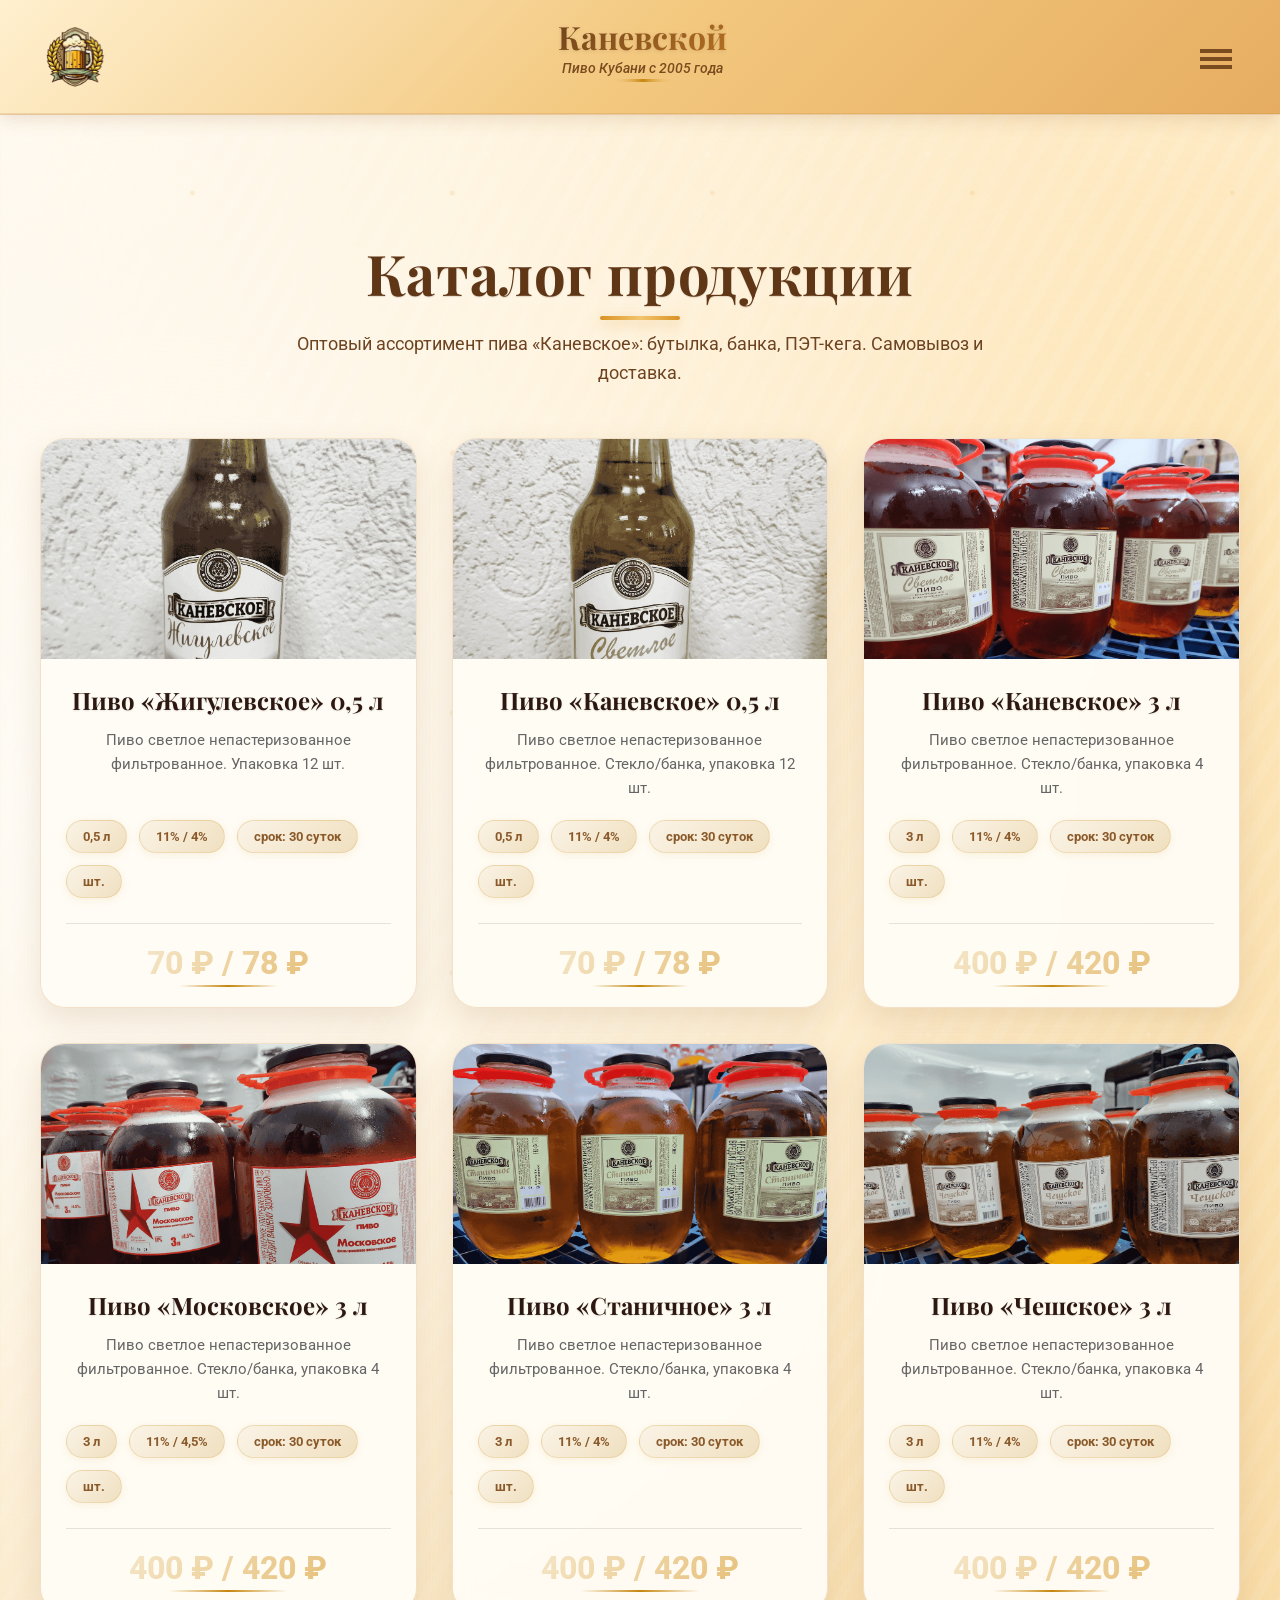
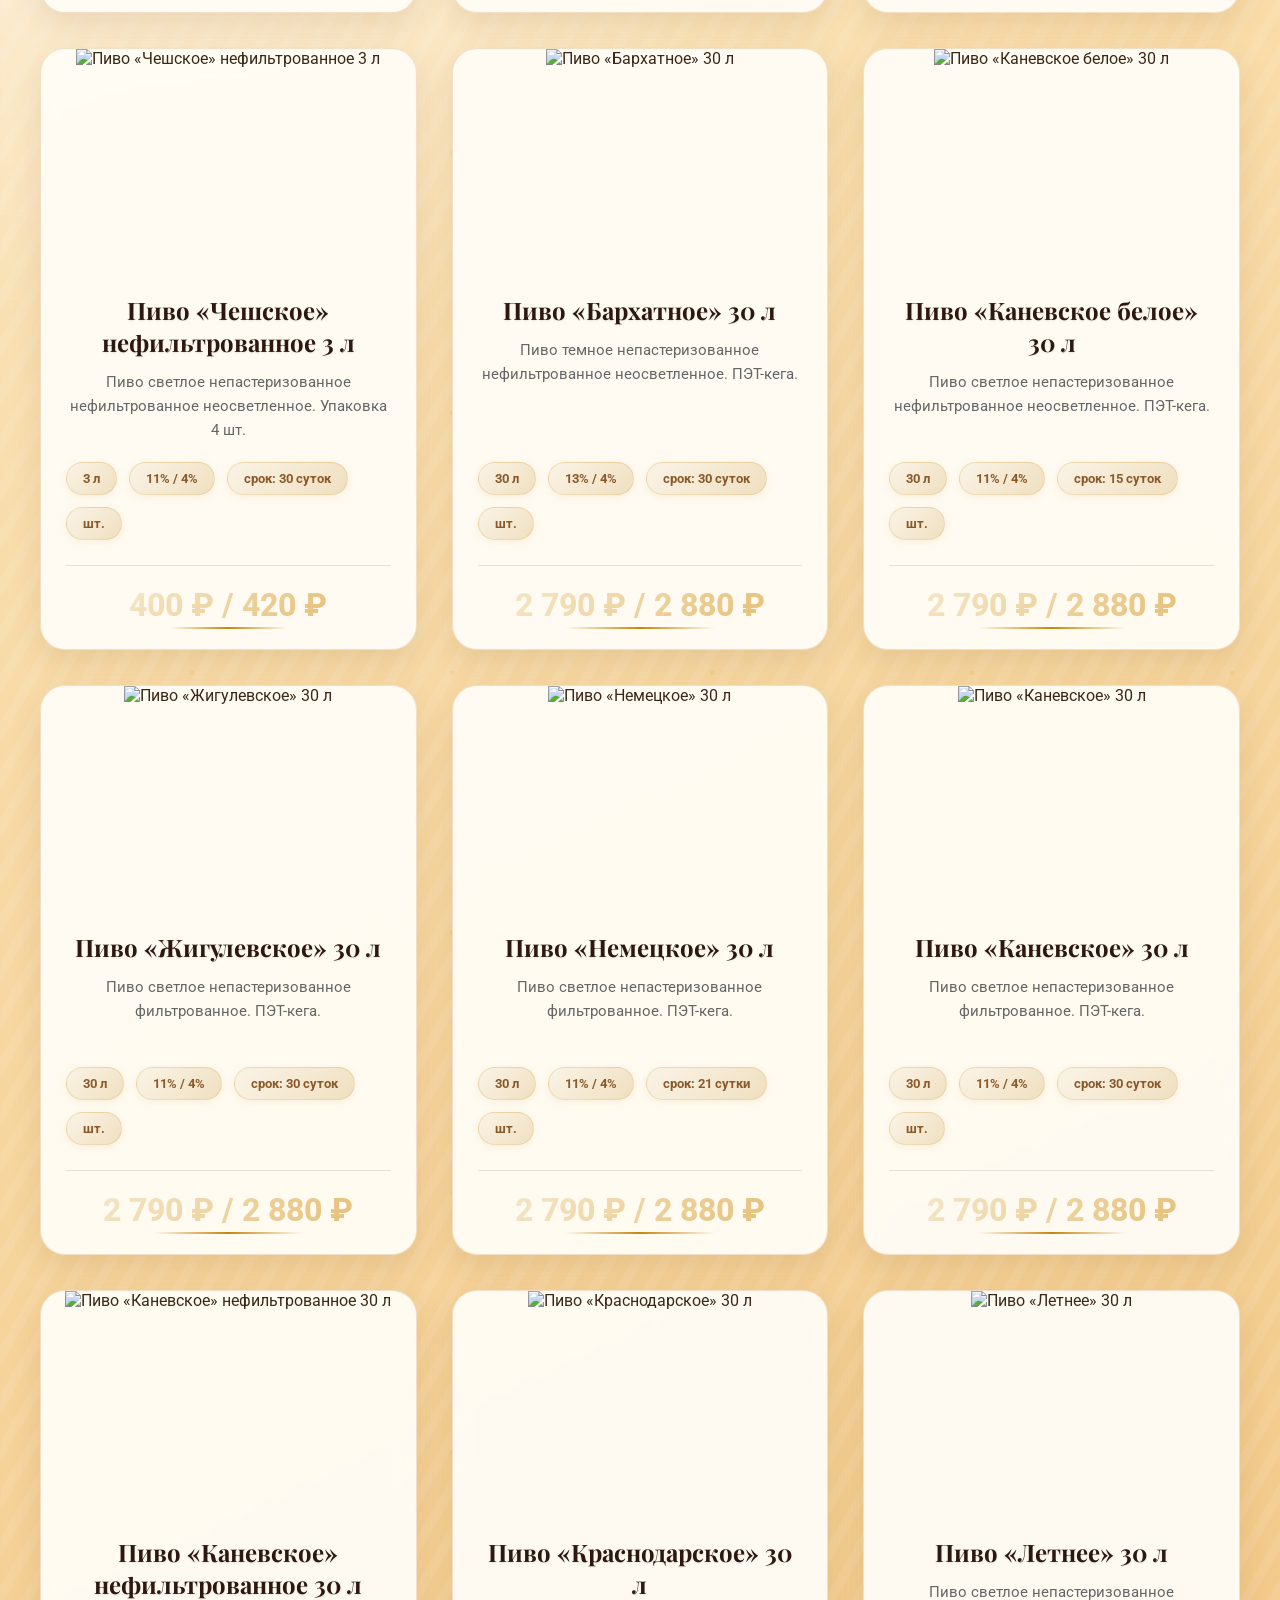
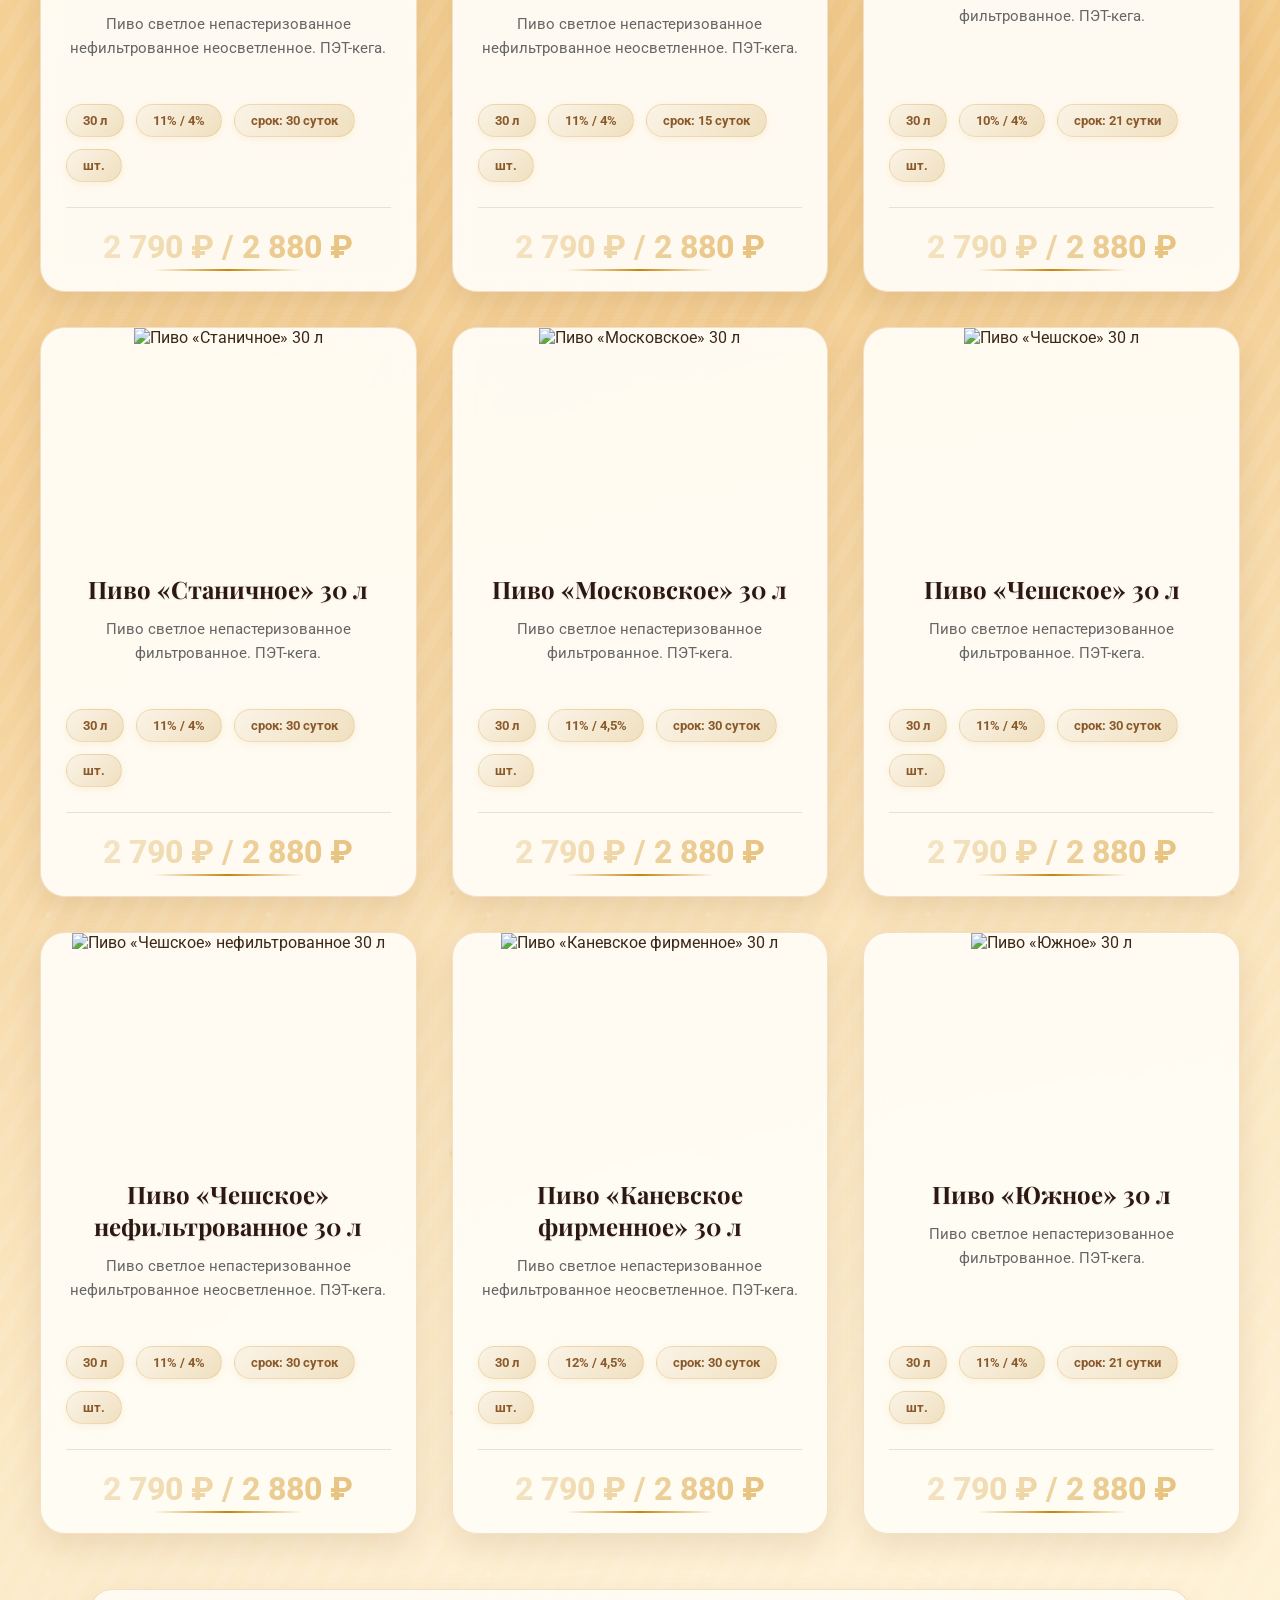
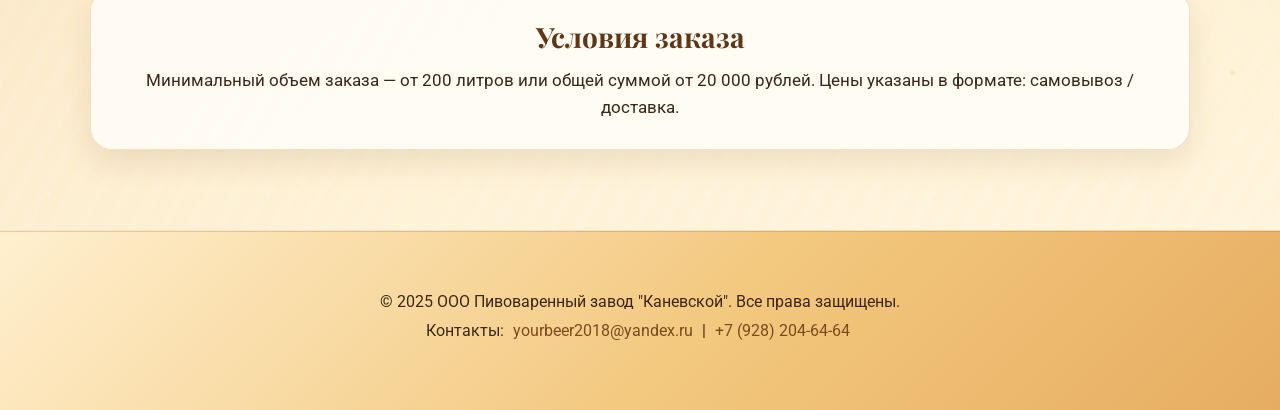
==== commit c522b771: "Update index.html" ====
--- a/katalog/index.html
+++ b/katalog/index.html
@@ -57,7 +57,7 @@
     <!-- Catalog Section -->
     <section class="catalog" id="catalog">
         <h2>Каталог продукции</h2>
-        <p class="catalog-subtitle">Оптовый ассортимент пива «Каневское»: бутылка, банка и ПЭТ-кега для самовывоза и доставки</p>
+        <p class="catalog-subtitle">Оптовый ассортимент пива «Каневское»: бутылка, банка, ПЭТ-кега. Самовывоз и доставка.</p>
         
 
 
